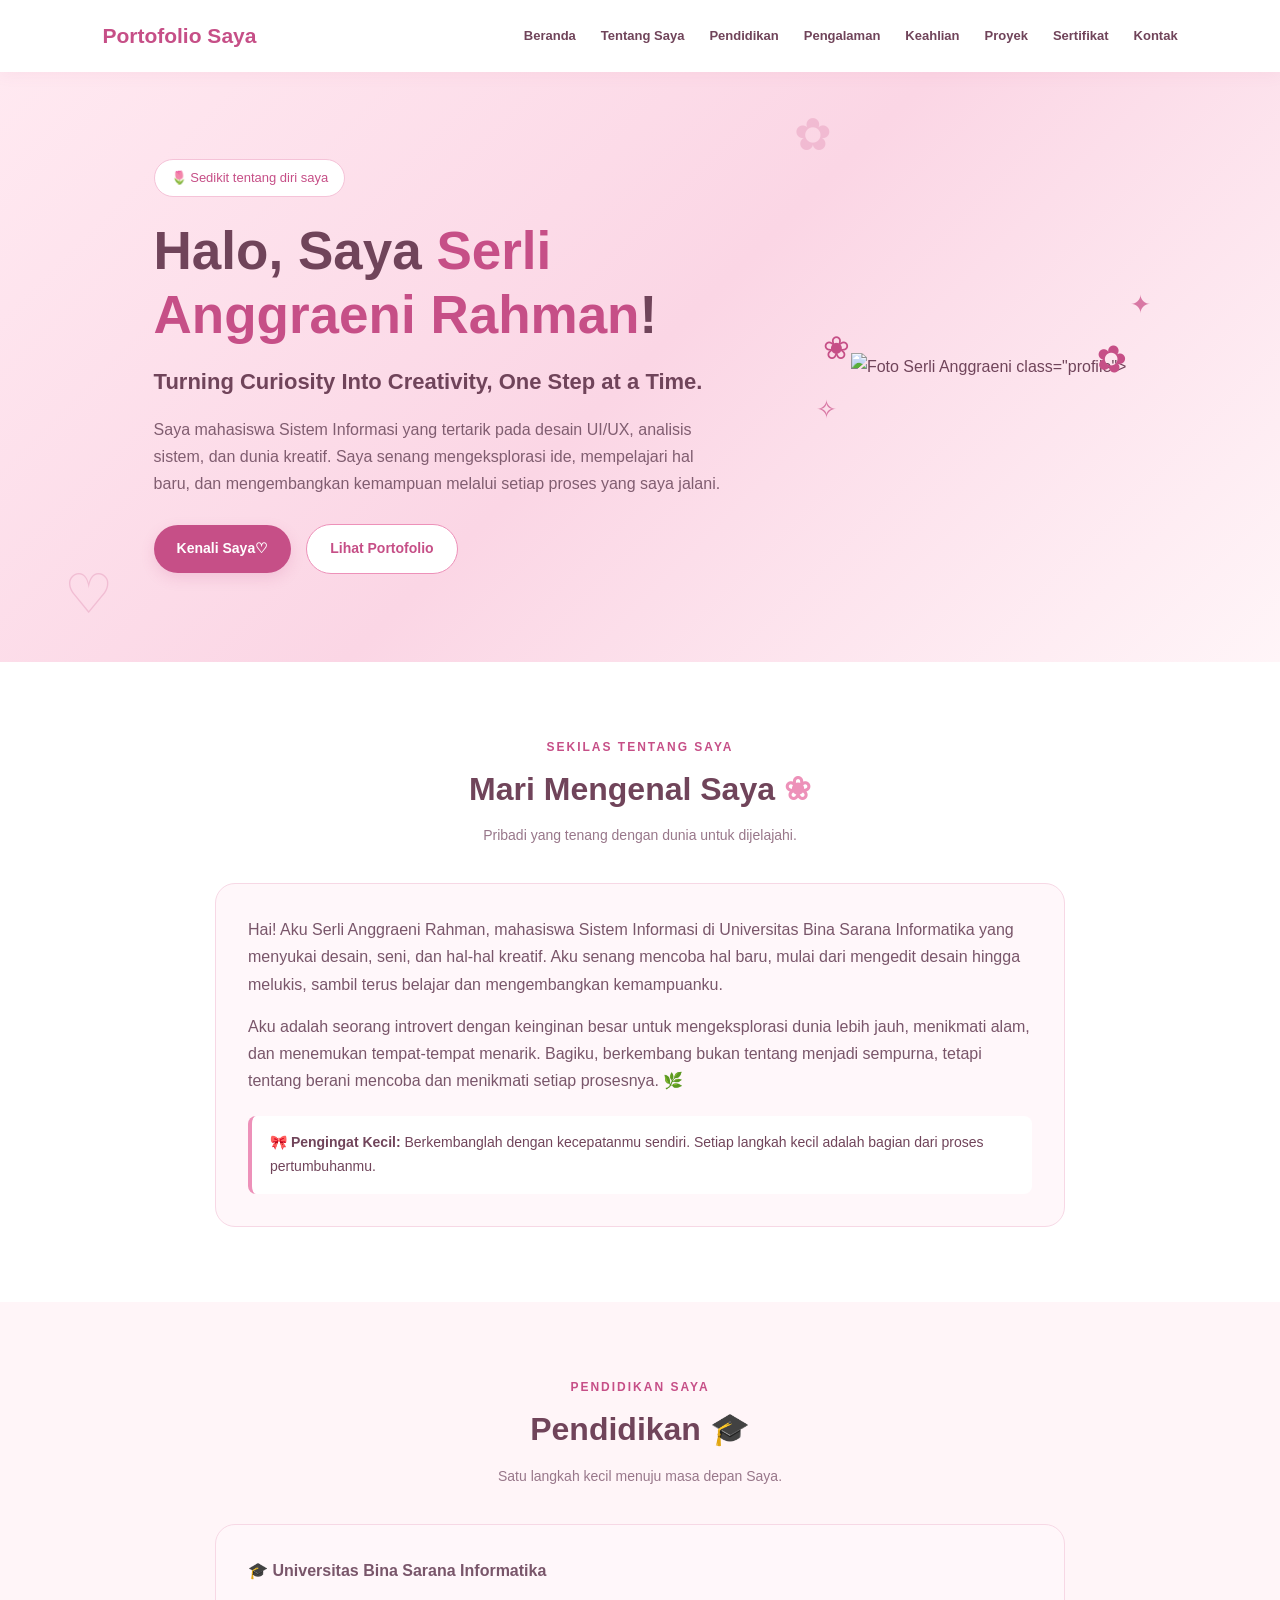
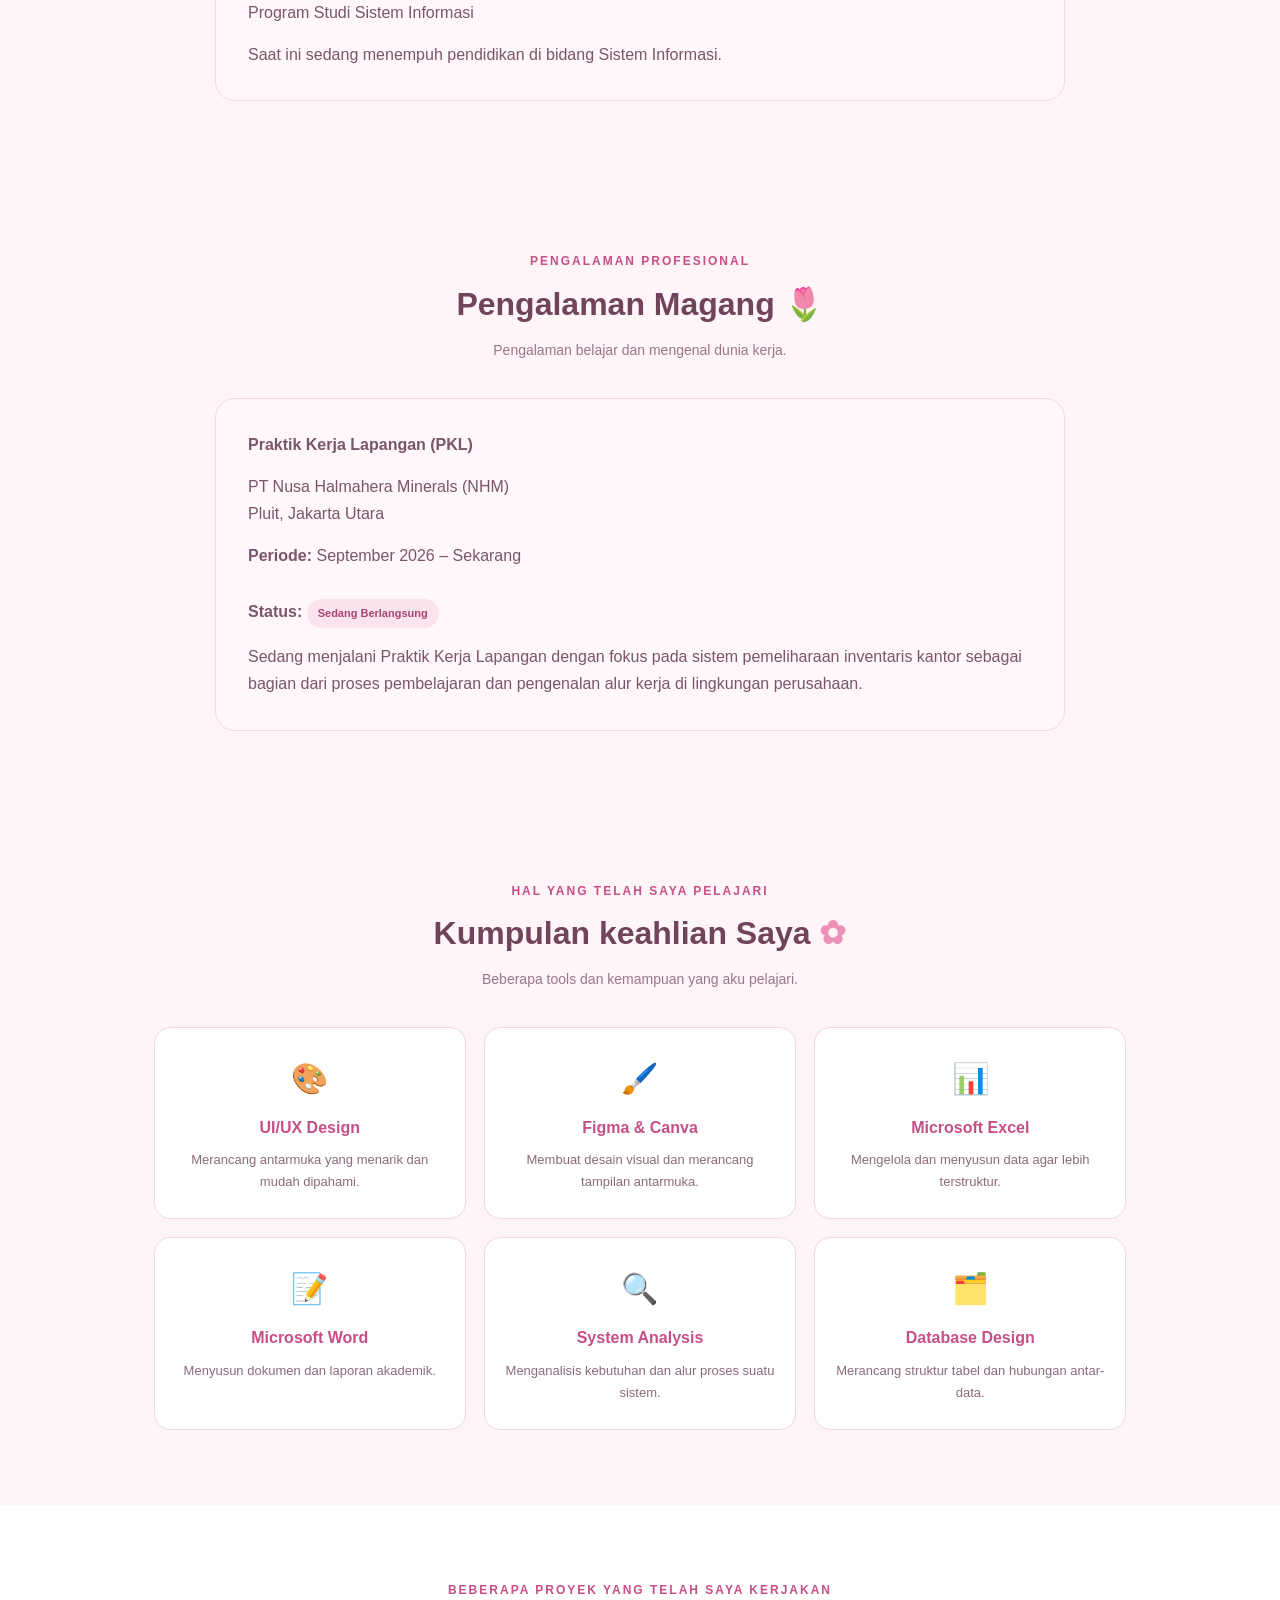
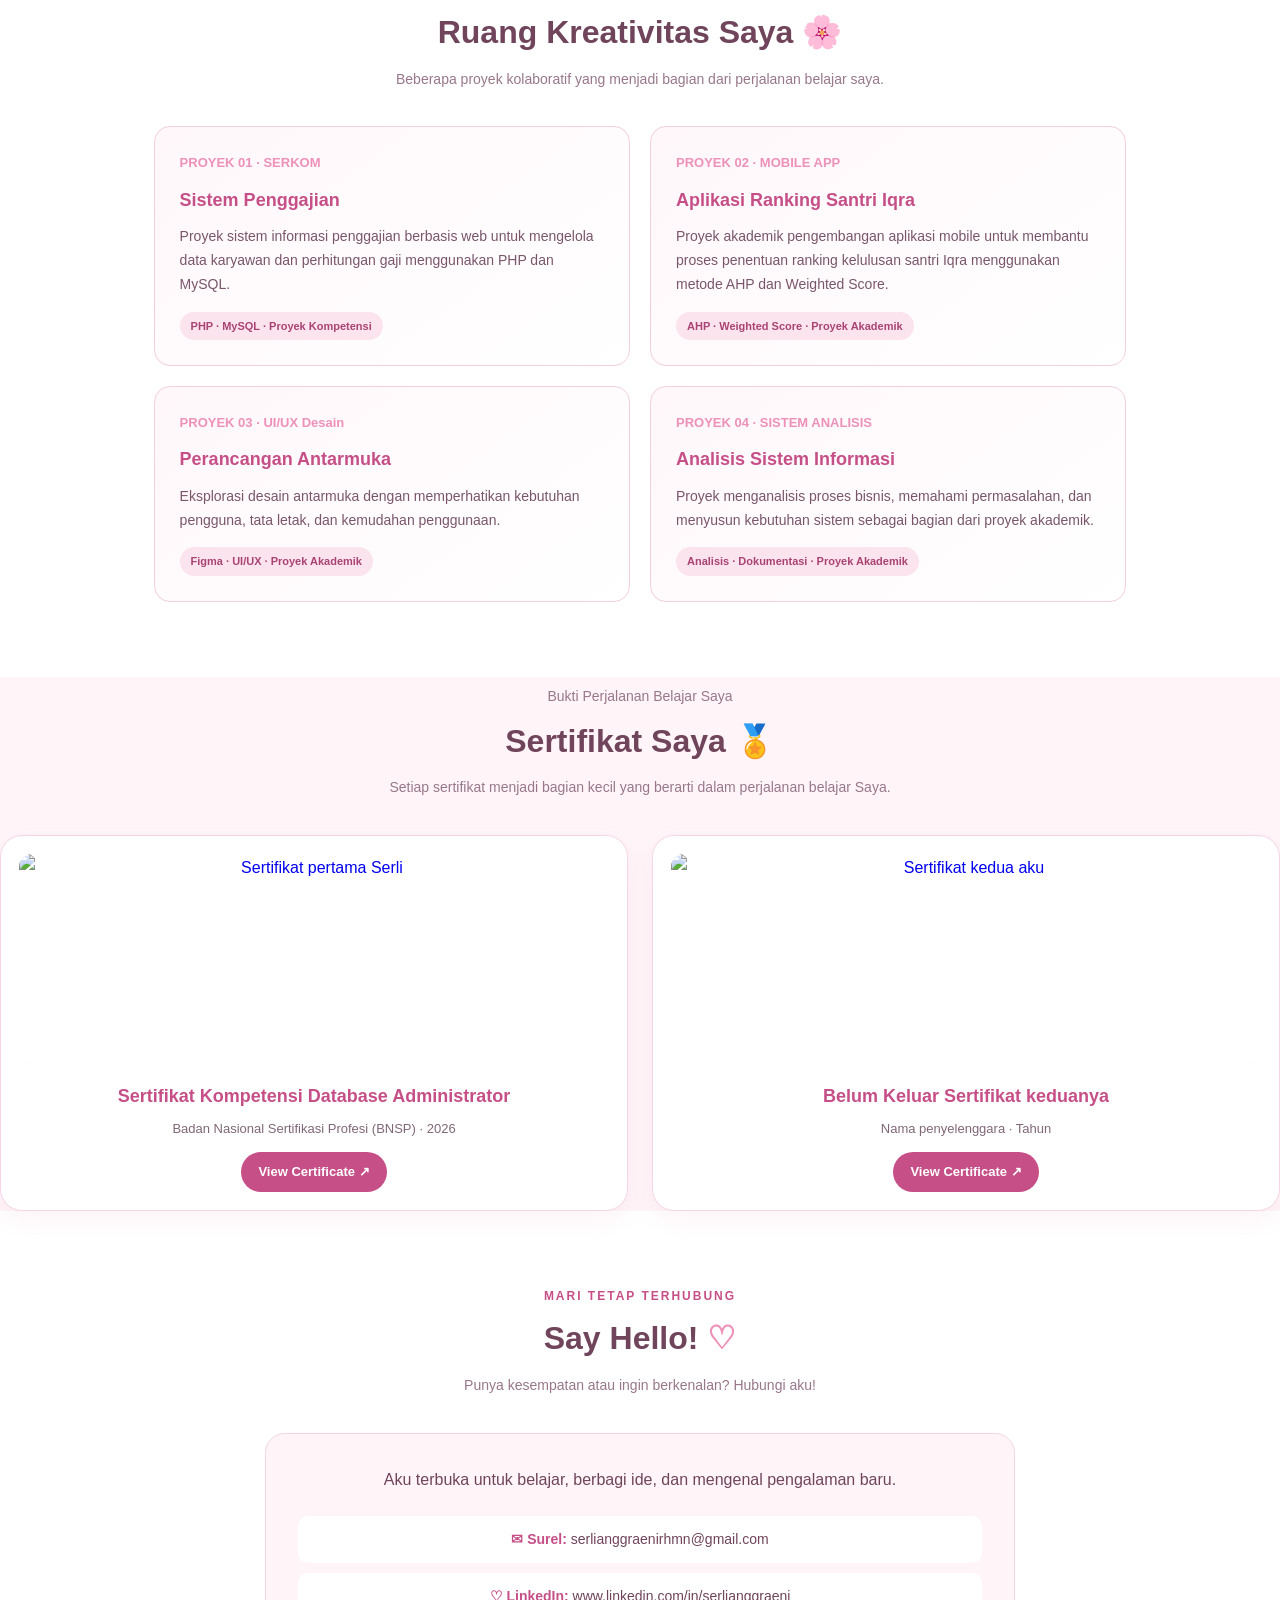
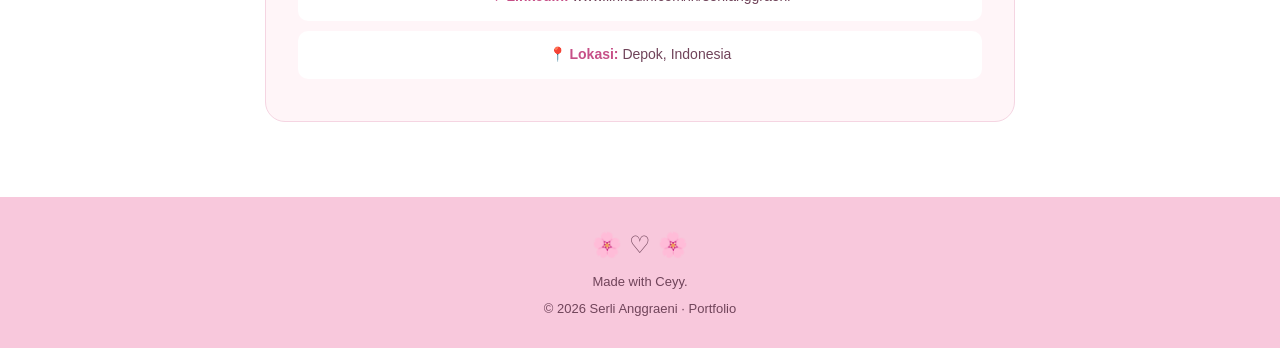
==== index.html @ 19275a7a "Update index.html" ====
<!DOCTYPE html>

<html lang="id">



<head>

    <meta charset="UTF-8">

    <meta name="viewport" content="width=device-width, initial-scale=1.0">



    <title>Serli Anggraeni | Personal Portfolio</title>



    <link rel="stylesheet" href="serli-portfolio-final/style.css">


</head>



<body>



    <!-- NAVIGASI -->

    <nav>

        <a href="#home" class="logo">Portofolio Saya<span></span></a>



        <div class="nav-menu">

            <a href="#home">Beranda</a>

            <a href="#about">Tentang Saya</a>

            <a href="#education">Pendidikan</a>

            <a href="#experience">Pengalaman</a>

            <a href="#skills">Keahlian</a>

            <a href="#project">Proyek</a>

            <a href="#certificates">Sertifikat</a>

            <a href="#contact">Kontak</a>

        </div>

    </nav>



    <!-- HALAMAN PEMBUKA -->

    <section id="home">



        <span class="decor decor-one">✿</span>

        <span class="decor decor-two">♡</span>



        <div class="hero-text">

            <div class="hello">

                🌷 Sedikit tentang diri saya

            </div>



            <h1>

                Halo, Saya <span>Serli Anggraeni Rahman</span>!

            </h1>



            <h2>

                Turning Curiosity Into Creativity,

                One Step at a Time.

            </h2>



            <p>

                Saya mahasiswa Sistem Informasi yang tertarik pada desain UI/UX,

                analisis sistem, dan dunia kreatif. Saya senang mengeksplorasi ide,

                mempelajari hal baru, dan mengembangkan kemampuan melalui

                setiap proses yang saya jalani.

            </p>



            <div class="hero-buttons">

                <a href="#about" class="button">

                    Kenali Saya♡

                </a>



                <a href="#project" class="button button-outline">

                    Lihat Portofolio

                </a>

            </div>

        </div>



        <div class="hero-photo">

            <span class="flower flower-one">✿</span>

            <span class="flower flower-two">❀</span>

            <span class="sparkle sparkle-one">✧</span>

            <span class="sparkle sparkle-two">✦</span>



            <img serli-portfolio-final/images/foto-profil.jpg 
                alt="Foto Serli Anggraeni">

                class="profile">

        </div>



    </section>



    <!-- TENTANG SAYA -->

    <section id="about" class="content">



        <div class="section-heading">

            <div class="eyebrow">Sekilas tentang Saya</div>

            <h2>Mari Mengenal Saya <span class="heading-flower">❀</span></h2>

            <p>Pribadi yang tenang dengan dunia untuk dijelajahi.</p>

        </div>



        <div class="about-box">

            <p>

                Hai! Aku Serli Anggraeni Rahman, mahasiswa Sistem Informasi

                di Universitas Bina Sarana Informatika yang menyukai desain, seni,

                dan hal-hal kreatif. Aku senang mencoba hal baru, mulai dari mengedit

                desain hingga melukis, sambil terus belajar dan mengembangkan kemampuanku.

            </p>



            <p>

                Aku adalah seorang introvert dengan keinginan besar untuk

                mengeksplorasi dunia lebih jauh, menikmati alam, dan menemukan

                tempat-tempat menarik. Bagiku, berkembang bukan tentang menjadi

                sempurna, tetapi tentang berani mencoba dan menikmati setiap prosesnya. 🌿

            </p>



            <div class="about-note">

                🎀 <strong>Pengingat Kecil:</strong>

                Berkembanglah dengan kecepatanmu sendiri. Setiap langkah kecil adalah bagian dari proses pertumbuhanmu.

            </div>

        </div>



    </section>



    <!-- PENDIDIKAN -->

    <section id="education" class="content">



        <div class="section-heading">

            <div class="eyebrow">Pendidikan Saya</div>

            <h2>

                Pendidikan

                <span class="heading-flower">🎓</span>

            </h2>

            <p>Satu langkah kecil menuju masa depan Saya.</p>

        </div>



        <div class="about-box">

            <p>

                🎓 <strong>Universitas Bina Sarana Informatika</strong>

            </p>



            <p>

                Program Studi Sistem Informasi

            </p>



            <p>

                Saat ini sedang menempuh pendidikan di bidang Sistem

                Informasi.

            </p>

        </div>



    </section>



    <!-- PENGALAMAN -->

    <section id="experience" class="content">



        <div class="section-heading">

            <div class="eyebrow">Pengalaman Profesional</div>

            <h2>

                Pengalaman Magang

                <span class="heading-flower">🌷</span>

            </h2>

            <p>Pengalaman belajar dan mengenal dunia kerja.</p>

        </div>

        <div class="about-box">



            <p>

                <strong>Praktik Kerja Lapangan (PKL)</strong>

            </p>



            <p>

                PT Nusa Halmahera Minerals (NHM)

                <br>

                Pluit, Jakarta Utara

            </p>



            <p>

                <strong>Periode:</strong> September 2026 – Sekarang

            </p>



            <p>

                <strong>Status:</strong>

                <span class="project-tag">Sedang Berlangsung</span>

            </p>



            <p>

                Sedang menjalani Praktik Kerja Lapangan dengan fokus

                pada sistem pemeliharaan inventaris kantor sebagai

                bagian dari proses pembelajaran dan pengenalan alur

                kerja di lingkungan perusahaan.

            </p>

        </div>

    </section>



    <!-- KEAHLIAN -->

    <section id="skills" class="content">



        <div class="section-heading">

            <div class="eyebrow">Hal yang telah Saya pelajari</div>

            <h2>Kumpulan keahlian Saya <span class="heading-flower">✿</span></h2>

            <p>Beberapa tools dan kemampuan yang aku pelajari.</p>

        </div>



        <div class="skills-grid">



            <div class="skill-card">

                <span class="skill-icon">🎨</span>

                <h3>UI/UX Design</h3>

                <p>Merancang antarmuka yang menarik dan mudah dipahami.</p>

            </div>



            <div class="skill-card">

                <span class="skill-icon">🖌️</span>

                <h3>Figma & Canva</h3>

                <p>Membuat desain visual dan merancang tampilan antarmuka.</p>

            </div>



            <div class="skill-card">

                <span class="skill-icon">📊</span>

                <h3>Microsoft Excel</h3>

                <p>Mengelola dan menyusun data agar lebih terstruktur.</p>

            </div>



            <div class="skill-card">

                <span class="skill-icon">📝</span>

                <h3>Microsoft Word</h3>

                <p>Menyusun dokumen dan laporan akademik.</p>

            </div>



            <div class="skill-card">

                <span class="skill-icon">🔍</span>

                <h3>System Analysis</h3>

                <p>Menganalisis kebutuhan dan alur proses suatu sistem.</p>

            </div>



            <div class="skill-card">

                <span class="skill-icon">🗂️</span>

                <h3>Database Design</h3>

                <p>Merancang struktur tabel dan hubungan antar-data.</p>

            </div>

        </div>

    </section>



    <!-- PROYEK -->

    <section id="project" class="content">



        <div class="section-heading">

            <div class="eyebrow">Beberapa Proyek yang telah Saya Kerjakan</div>

            <h2>Ruang Kreativitas Saya <span class="heading-flower">🌸</span></h2>

            <p>Beberapa proyek kolaboratif yang menjadi bagian dari perjalanan belajar saya.</p>

        </div>



        <div class="project-grid">



            <div class="project-card">

                <div class="project-number">PROYEK 01 · SERKOM</div>

                <h3>Sistem Penggajian</h3>

                <p>

                    Proyek sistem informasi penggajian berbasis web untuk mengelola data

                    karyawan dan perhitungan gaji menggunakan

                    PHP dan MySQL.

                </p>

                <span class="project-tag">PHP · MySQL · Proyek Kompetensi</span>

            </div>



            <div class="project-card">

                <div class="project-number">PROYEK 02 · MOBILE APP</div>

                <h3>Aplikasi Ranking Santri Iqra</h3>

                <p>

                    Proyek akademik pengembangan aplikasi mobile untuk membantu proses

                    penentuan ranking kelulusan santri Iqra

                    menggunakan metode AHP dan Weighted Score.

                </p>

                <span class="project-tag">AHP · Weighted Score · Proyek Akademik</span>

            </div>



            <div class="project-card">

                <div class="project-number">PROYEK 03 · UI/UX Desain</div>

                <h3>Perancangan Antarmuka</h3>

                <p>

                    Eksplorasi desain antarmuka dengan memperhatikan

                    kebutuhan pengguna, tata letak, dan kemudahan

                    penggunaan.

                </p>

                <span class="project-tag">Figma · UI/UX · Proyek Akademik</span>

            </div>



            <div class="project-card">

                <div class="project-number">PROYEK 04 · SISTEM ANALISIS</div>

                <h3>Analisis Sistem Informasi</h3>

                <p>

                    Proyek menganalisis proses bisnis, memahami

                    permasalahan, dan menyusun kebutuhan sistem

                    sebagai bagian dari proyek akademik.

                </p>

                <span class="project-tag">Analisis · Dokumentasi · Proyek Akademik</span>

            </div>



        </div>

    </section>



    <!-- CERTIFICATES -->

    <section class="certificates" id="certificates">

        <div class="section-heading">

            <p class="section-subtitle">Bukti Perjalanan Belajar Saya</p>

            <h2>Sertifikat Saya 🏅</h2>

            <p>

                Setiap sertifikat menjadi bagian kecil yang berarti dalam perjalanan belajar Saya.

            </p>

        </div>



        <div class="certificate-grid">



            <!-- CERTIFICATE 1 -->

            <div class="certificate-card">

                <a

                    class="certificate-image-link"

                    href="certificates/sertifikat-1.jpg"

                    target="_blank"

                    rel="noopener noreferrer">

                    <img

                        src="certificates/sertifikat-1.jpg"

                        alt="Sertifikat pertama Serli"

                        loading="lazy">

                </a>



                <h3>Sertifikat Kompetensi Database Administrator</h3>

                <p>Badan Nasional Sertifikasi Profesi (BNSP) · 2026</p>



                <a

                    class="certificate-link"

                    href="certificates/sertifikat-1.jpg"

                    target="_blank"

                    rel="noopener noreferrer">

                    View Certificate ↗

                </a>

            </div>



            <!-- CERTIFICATE 2 -->

            <div class="certificate-card">

                <a

                    class="certificate-image-link"

                    href="certificates/sertifikat-2.jpg"

                    target="_blank"

                    rel="noopener noreferrer">

                    <img

                        src="certificates/sertifikat-2.jpg"

                        alt="Sertifikat kedua aku"

                        loading="lazy">

                </a>



                <h3>Belum Keluar Sertifikat keduanya</h3>

                <p>Nama penyelenggara · Tahun</p>



                <a

                    class="certificate-link"

                    href="certificates/sertifikat-2.jpg"

                    target="_blank"

                    rel="noopener noreferrer">

                    View Certificate ↗

                </a>

            </div>



        </div>

    </section>



    <!-- KONTAK -->

    <section id="contact" class="content">



        <div class="section-heading">

            <div class="eyebrow">Mari tetap terhubung</div>

            <h2>Say Hello! <span class="heading-flower">♡</span></h2>

            <p>Punya kesempatan atau ingin berkenalan? Hubungi aku!</p>

        </div>



        <div class="contact-box">



            <p>

                Aku terbuka untuk belajar, berbagi ide,

                dan mengenal pengalaman baru.

            </p>



            <div class="contact-item">

                <strong>✉ Surel:</strong>

                <a href="mailto:serlianggraenirhmn@gmail.com">

                    serlianggraenirhmn@gmail.com

                </a>

            </div>



            <div class="contact-item">

                <strong>♡ LinkedIn:</strong>

                <a href="https://www.linkedin.com/" target="_blank">

                www.linkedin.com/in/serlianggraeni

                </a>

            </div>



            <div class="contact-item">

                <strong>📍 Lokasi:</strong>

                Depok, Indonesia

            </div>



        </div>



    </section>



    <!-- FOOTER -->

    <footer>

        <div class="footer-flower">🌸 ♡ 🌸</div>

        <p>Made with Ceyy.</p>

        <p>&copy; 2026 Serli Anggraeni · Portfolio</p>

    </footer>



</body>



</html>
---- serli-portfolio-final/style.css ----
* {

            margin: 0;

            padding: 0;

            box-sizing: border-box;

            scroll-behavior: smooth;

        }



        :root {

            --pink-light: #fff5f8;

            --pink-soft: #fbd6e5;

            --pink-medium: #ed91b9;

            --pink-dark: #c64f87;

            --pink-text: #70445a;

            --white: #ffffff;

        }



        body {

            font-family: Arial, sans-serif;

            background: var(--pink-light);

            color: var(--pink-text);

            line-height: 1.7;

        }



        a {

            text-decoration: none;

        }



        /* NAVBAR */

        nav {

            display: flex;

            align-items: center;

            justify-content: space-between;

            padding: 18px 8%;

            background: rgba(255, 255, 255, 0.96);

            position: sticky;

            top: 0;

            z-index: 10;

            box-shadow: 0 3px 15px #c64f8710;

        }



        .logo {

            color: var(--pink-dark);

            font-size: 21px;

            font-weight: bold;

        }



        .logo span {

            color: var(--pink-medium);

        }



        .nav-menu {

            display: flex;

            flex-wrap: wrap;

            gap: 25px;

        }



        .nav-menu a {

            color: var(--pink-text);

            font-size: 13px;

            font-weight: bold;

            transition: 0.3s;

        }



        .nav-menu a:hover {

            color: var(--pink-dark);

        }



        /* HERO */

        #home {

            min-height: 590px;

            padding: 80px 12%;

            display: flex;

            align-items: center;

            justify-content: space-between;

            gap: 55px;

            position: relative;

            overflow: hidden;

            background: linear-gradient(135deg,

                    #ffe9f1,

                    #fbd6e5,

                    #fff5f8);

        }



        .hero-text {

            max-width: 650px;

            position: relative;

            z-index: 1;

        }



        .hello {

            display: inline-block;

            background: white;

            color: var(--pink-dark);

            border: 1px solid #f5c3d8;

            border-radius: 30px;

            padding: 7px 16px;

            margin-bottom: 22px;

            font-size: 13px;

        }



        .hero-text h1 {

            font-size: 53px;

            line-height: 1.2;

            margin-bottom: 18px;

            color: var(--pink-text);

        }



        .hero-text h1 span {

            color: var(--pink-dark);

        }



        .hero-text h2 {

            font-size: 22px;

            line-height: 1.5;

            margin-bottom: 18px;

        }



        .hero-text p {

            max-width: 580px;

            margin-bottom: 27px;

            color: #805d70;

        }



        .hero-buttons {

            display: flex;

            align-items: center;

            flex-wrap: wrap;

            gap: 15px;

        }



        .button {

            display: inline-block;

            padding: 12px 23px;

            border-radius: 30px;

            background: var(--pink-dark);

            color: white;

            font-weight: bold;

            font-size: 14px;

            box-shadow: 0 5px 14px #c64f872b;

            transition: 0.3s;

        }



        .button:hover {

            background: #a83c70;

            transform: translateY(-2px);

        }



        .button-outline {

            background: white;

            color: var(--pink-dark);

            border: 1px solid #ed91b9;

            box-shadow: none;

        }



        .button-outline:hover {

            color: white;

        }



        /* FOTO */

        .hero-photo {

            position: relative;

            flex-shrink: 0;

        }



        .profile {

            width: 260px;

            height: 260px;

            object-fit: cover;

            border-radius: 50%;

            border: 7px solid white;

            outline: 3px solid var(--pink-medium);

            box-shadow: 0 12px 35px #c64f8725;

            position: relative;

            z-index: 1;

        }



        .flower {

            position: absolute;

            color: var(--pink-dark);

            font-size: 37px;

            z-index: 2;

        }



        .flower-one {

            top: -25px;

            right: 0;

            transform: rotate(15deg);

        }



        .flower-two {

            bottom: 5px;

            left: -28px;

            font-size: 32px;

        }



        .sparkle {

            position: absolute;

            color: #d878a4;

            font-size: 25px;

        }



        .sparkle-one {

            top: 35px;

            left: -35px;

        }



        .sparkle-two {

            right: -25px;

            bottom: 55px;

        }



        .decor {

            position: absolute;

            color: #e9a4c2;

            opacity: 0.55;

            pointer-events: none;

        }



        .decor-one {

            top: 25px;

            right: 35%;

            font-size: 45px;

        }



        .decor-two {

            bottom: 20px;

            left: 5%;

            font-size: 55px;

        }



        /* BAGIAN UMUM */

        section.content {

            padding: 75px 12%;

            scroll-margin-top: 70px;

        }



        .section-heading {

            text-align: center;

            margin-bottom: 35px;

        }



        .section-heading .eyebrow {

            font-size: 12px;

            font-weight: bold;

            color: var(--pink-dark);

            text-transform: uppercase;

            letter-spacing: 2px;

        }



        .section-heading h2 {

            font-size: 32px;

            margin-top: 5px;

            color: var(--pink-text);

        }



        .section-heading p {

            margin-top: 8px;

            color: #98778a;

            font-size: 14px;

        }



        .heading-flower {

            color: var(--pink-medium);

        }



        /* ABOUT */

        #about {

            background: white;

        }



        .about-box {

            max-width: 850px;

            margin: auto;

            padding: 32px;

            background: #fff7fa;

            border: 1px solid #f7d8e5;

            border-radius: 20px;

            position: relative;

        }



        .about-box p {

            margin-bottom: 15px;

            color: #79566a;

        }



        .about-box p:last-child {

            margin-bottom: 0;

        }



        .about-note {

            margin-top: 22px;

            padding: 15px 18px;

            background: white;

            border-left: 4px solid var(--pink-medium);

            border-radius: 8px;

            color: var(--pink-text);

            font-size: 14px;

        }



        /* SKILLS */

        #skills {

            background: var(--pink-light);

        }



        .skills-grid {

            display: grid;

            grid-template-columns: repeat(3, 1fr);

            gap: 18px;

        }



        .skill-card {

            background: white;

            padding: 25px 20px;

            border: 1px solid #f5d5e2;

            border-radius: 16px;

            text-align: center;

            transition: 0.3s;

        }



        .skill-card:hover {

            transform: translateY(-5px);

            box-shadow: 0 10px 22px #c64f8715;

        }



        .skill-icon {

            display: inline-block;

            font-size: 30px;

            margin-bottom: 10px;

        }



        .skill-card h3 {

            color: var(--pink-dark);

            font-size: 16px;

            margin-bottom: 8px;

        }



        .skill-card p {

            font-size: 13px;

            color: #8b6a7c;

        }



        /* PROJECT */

        #project {

            background: white;

        }



        .project-grid {

            display: grid;

            grid-template-columns: repeat(2, 1fr);

            gap: 20px;

        }



        .project-card {

            padding: 25px;

            border-radius: 16px;

            border: 1px solid #f3cfdf;

            background: linear-gradient(145deg, #fff7fa, #ffffff);

            transition: 0.3s;

        }



        .project-card:hover {

            border-color: var(--pink-medium);

            box-shadow: 0 8px 22px #c64f8712;

        }



        .project-number {

            color: var(--pink-medium);

            font-size: 13px;

            font-weight: bold;

        }



        .project-card h3 {

            color: var(--pink-dark);

            margin: 10px 0;

            font-size: 18px;

        }



        .project-card p {

            font-size: 14px;

            color: #79566a;

        }



        .project-tag {

            display: inline-block;

            margin-top: 15px;

            padding: 5px 11px;

            border-radius: 20px;

            background: #fce4ee;

            color: #a94373;

            font-size: 11px;

            font-weight: bold;

        }



        /* SERTIFIKAT */

        .certificates {

            background: var(--pink-light);

        }



        .certificate-grid {

            display: grid;

            grid-template-columns: repeat(auto-fit, minmax(250px, 1fr));

            gap: 24px;

        }



        .certificate-card {

            padding: 18px;

            background: white;

            border: 1px solid #f6d5e5;

            border-radius: 22px;

            text-align: center;

            box-shadow: 0 8px 24px rgba(214, 105, 157, 0.08);

            transition: transform 0.25s;

        }



        .certificate-card:hover {

            transform: translateY(-5px);

        }



        .certificate-image-link {

            display: block;

            overflow: hidden;

            border-radius: 13px;

            background: #fff8fb;

        }



        .certificate-card img {

            display: block;

            width: 100%;

            height: 210px;

            object-fit: contain;

            background: white;

            transition: transform 0.3s;

        }



        .certificate-image-link:hover img {

            transform: scale(1.03);

        }



        .certificate-card h3 {

            color: var(--pink-dark);

            font-size: 18px;

            margin: 17px 0 6px;

        }



        .certificate-card p {

            color: #806777;

            font-size: 13px;

            margin-bottom: 12px;

        }



        .certificate-link {

            display: inline-block;

            padding: 9px 17px;

            border-radius: 24px;

            background: var(--pink-dark);

            color: white;

            font-size: 13px;

            font-weight: 700;

            transition: background 0.2s;

        }



        .certificate-link:hover {

            background: var(--pink-dark);

        }



        /* CONTACT */

        #contact {

            background: white;

        }



        .contact-box {

            max-width: 750px;

            margin: auto;

            padding: 32px;

            border-radius: 20px;

            text-align: center;

            background: #fff5f8;

            border: 1px solid #f5d5e2;

        }



        .contact-box>p {

            margin-bottom: 23px;

        }



        .contact-item {

            padding: 12px;

            margin: 10px 0;

            background: white;

            border-radius: 10px;

            font-size: 14px;

        }



        .contact-item strong {

            color: var(--pink-dark);

        }



        .contact-item a {

            color: var(--pink-text);

            overflow-wrap: anywhere;

        }



        /* FOOTER */

        footer {

            padding: 28px 15px;

            text-align: center;

            background: #f8c8dc;

            color: var(--pink-text);

            font-size: 13px;

        }



        footer .footer-flower {

            font-size: 24px;

            margin-bottom: 5px;

        }



        footer p+p {

            margin-top: 5px;

        }



        /* TAMPILAN HP */

        @media (max-width: 800px) {

            nav {

                flex-direction: column;

                gap: 14px;

                padding: 17px 12px;

            }



            .nav-menu {

                justify-content: center;

                gap: 13px;

            }



            .nav-menu a {

                font-size: 12px;

            }



            #home {

                flex-direction: column-reverse;

                text-align: center;

                padding: 55px 7%;

                gap: 35px;

            }



            .hero-text h1 {

                font-size: 38px;

            }



            .hero-text h2 {

                font-size: 19px;

            }



            .hero-buttons {

                justify-content: center;

            }



            .profile {

                width: 205px;

                height: 205px;

            }



            .decor-one {

                right: 10%;

            }



            section.content {

                padding: 55px 7%;

            }



            .skills-grid {

                grid-template-columns: repeat(2, 1fr);

            }



            .project-grid {

                grid-template-columns: 1fr;

            }



            .section-heading h2 {

                font-size: 27px;

            }

        }



        @media (max-width: 420px) {

            .skills-grid {

                grid-template-columns: 1fr;

            }



            .about-box,

            .contact-box {

                padding: 22px;

            }

        }
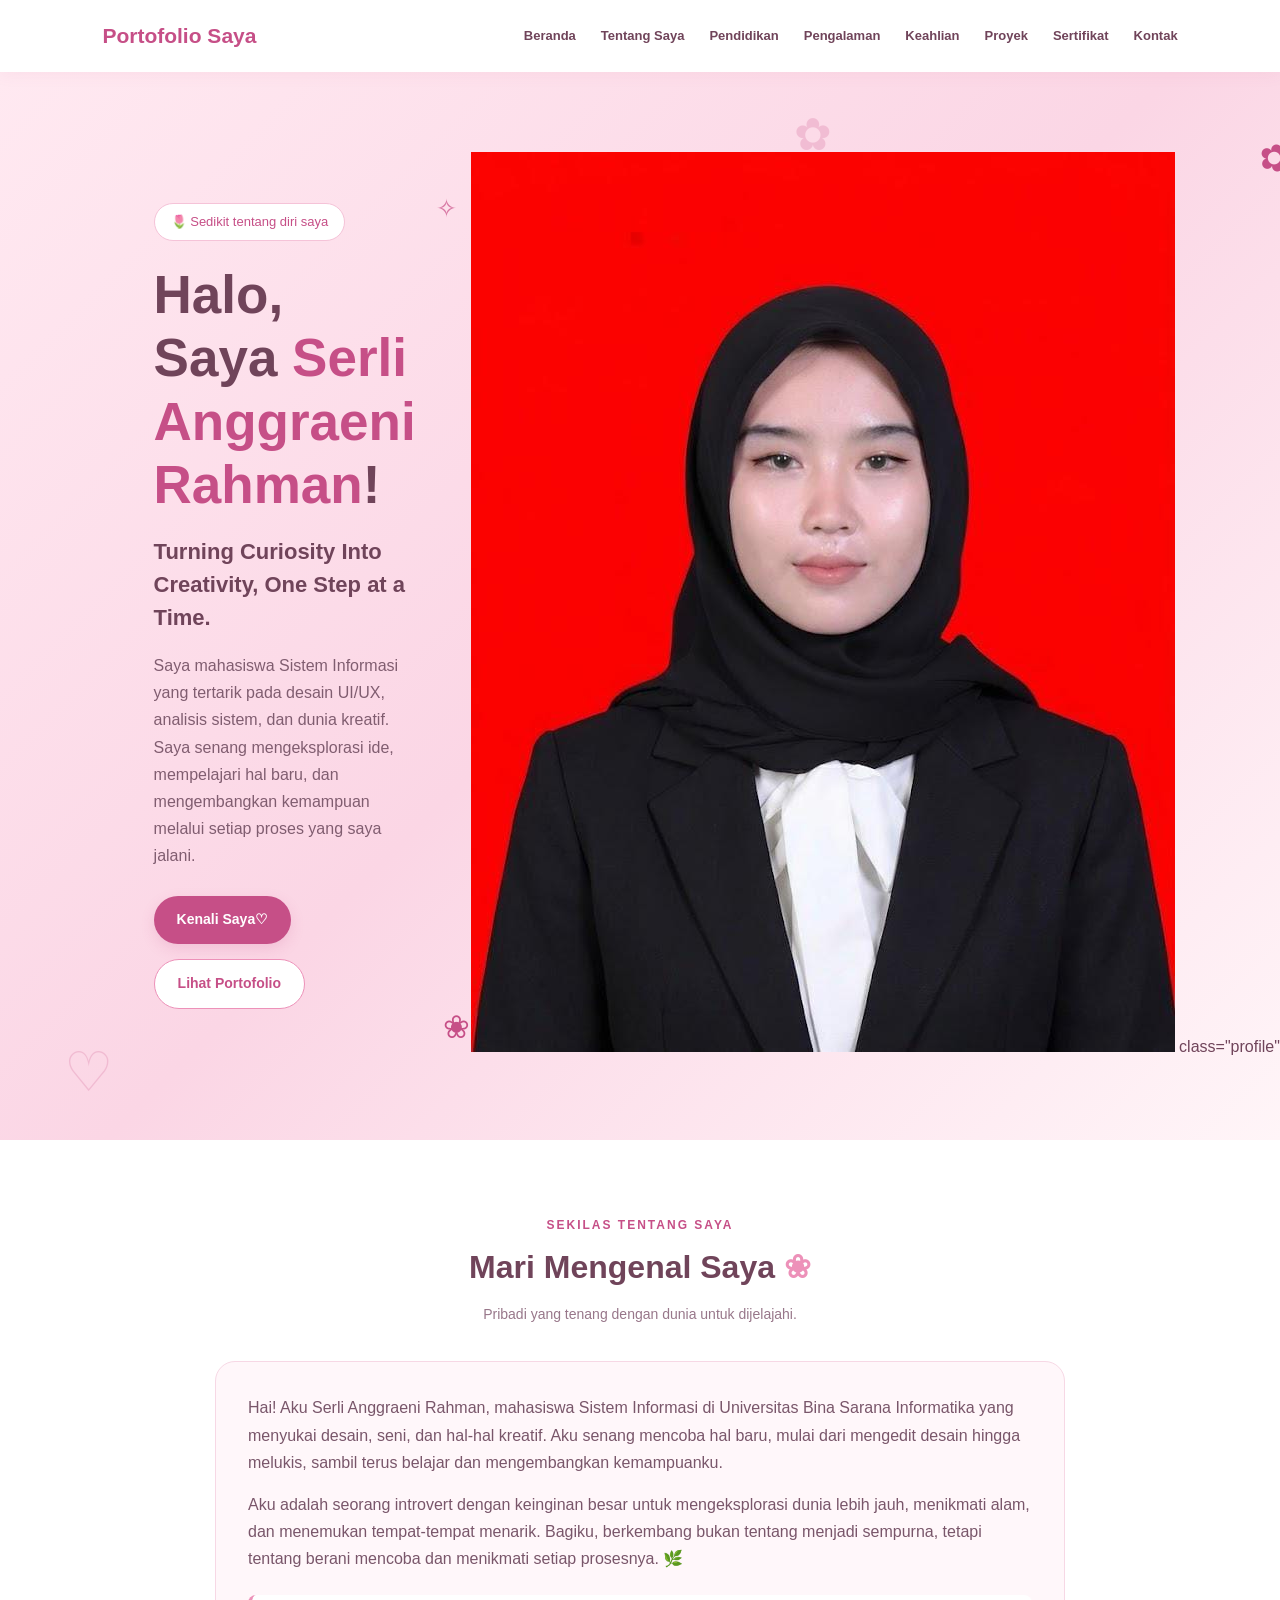
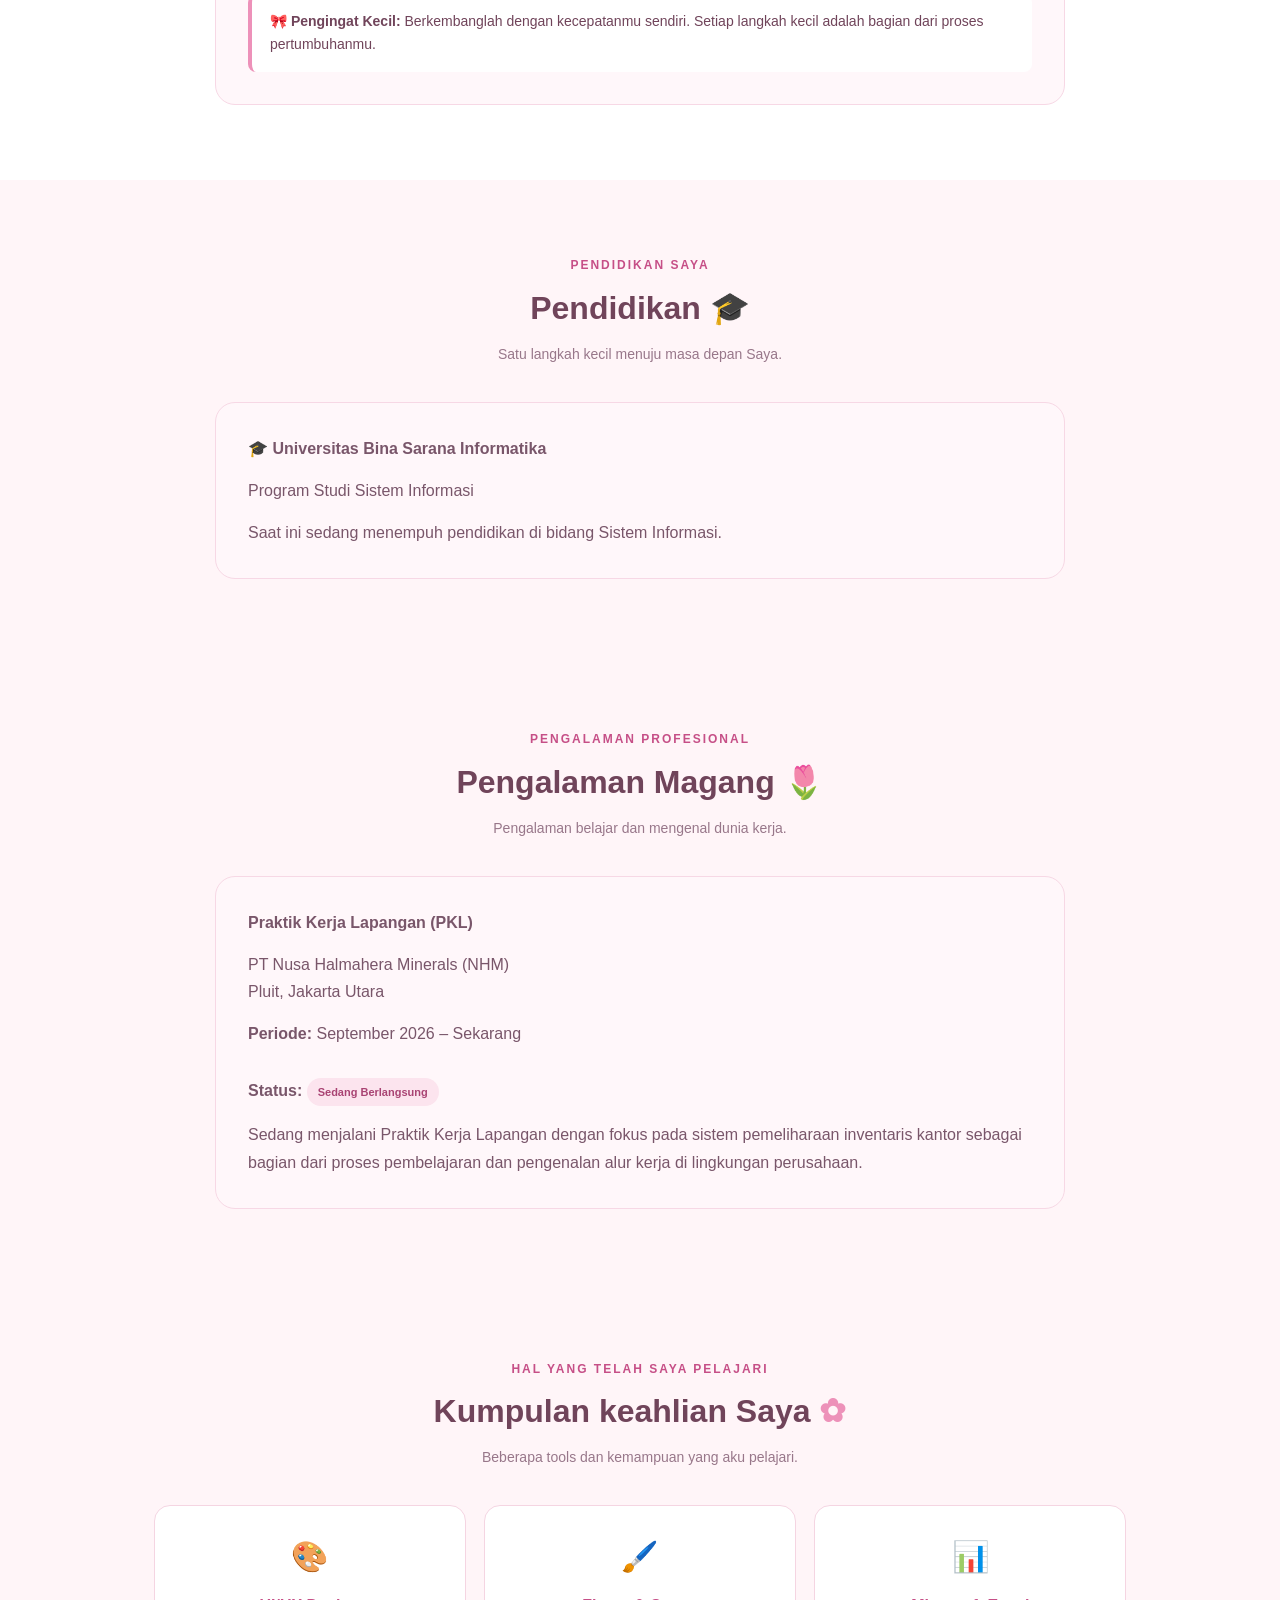
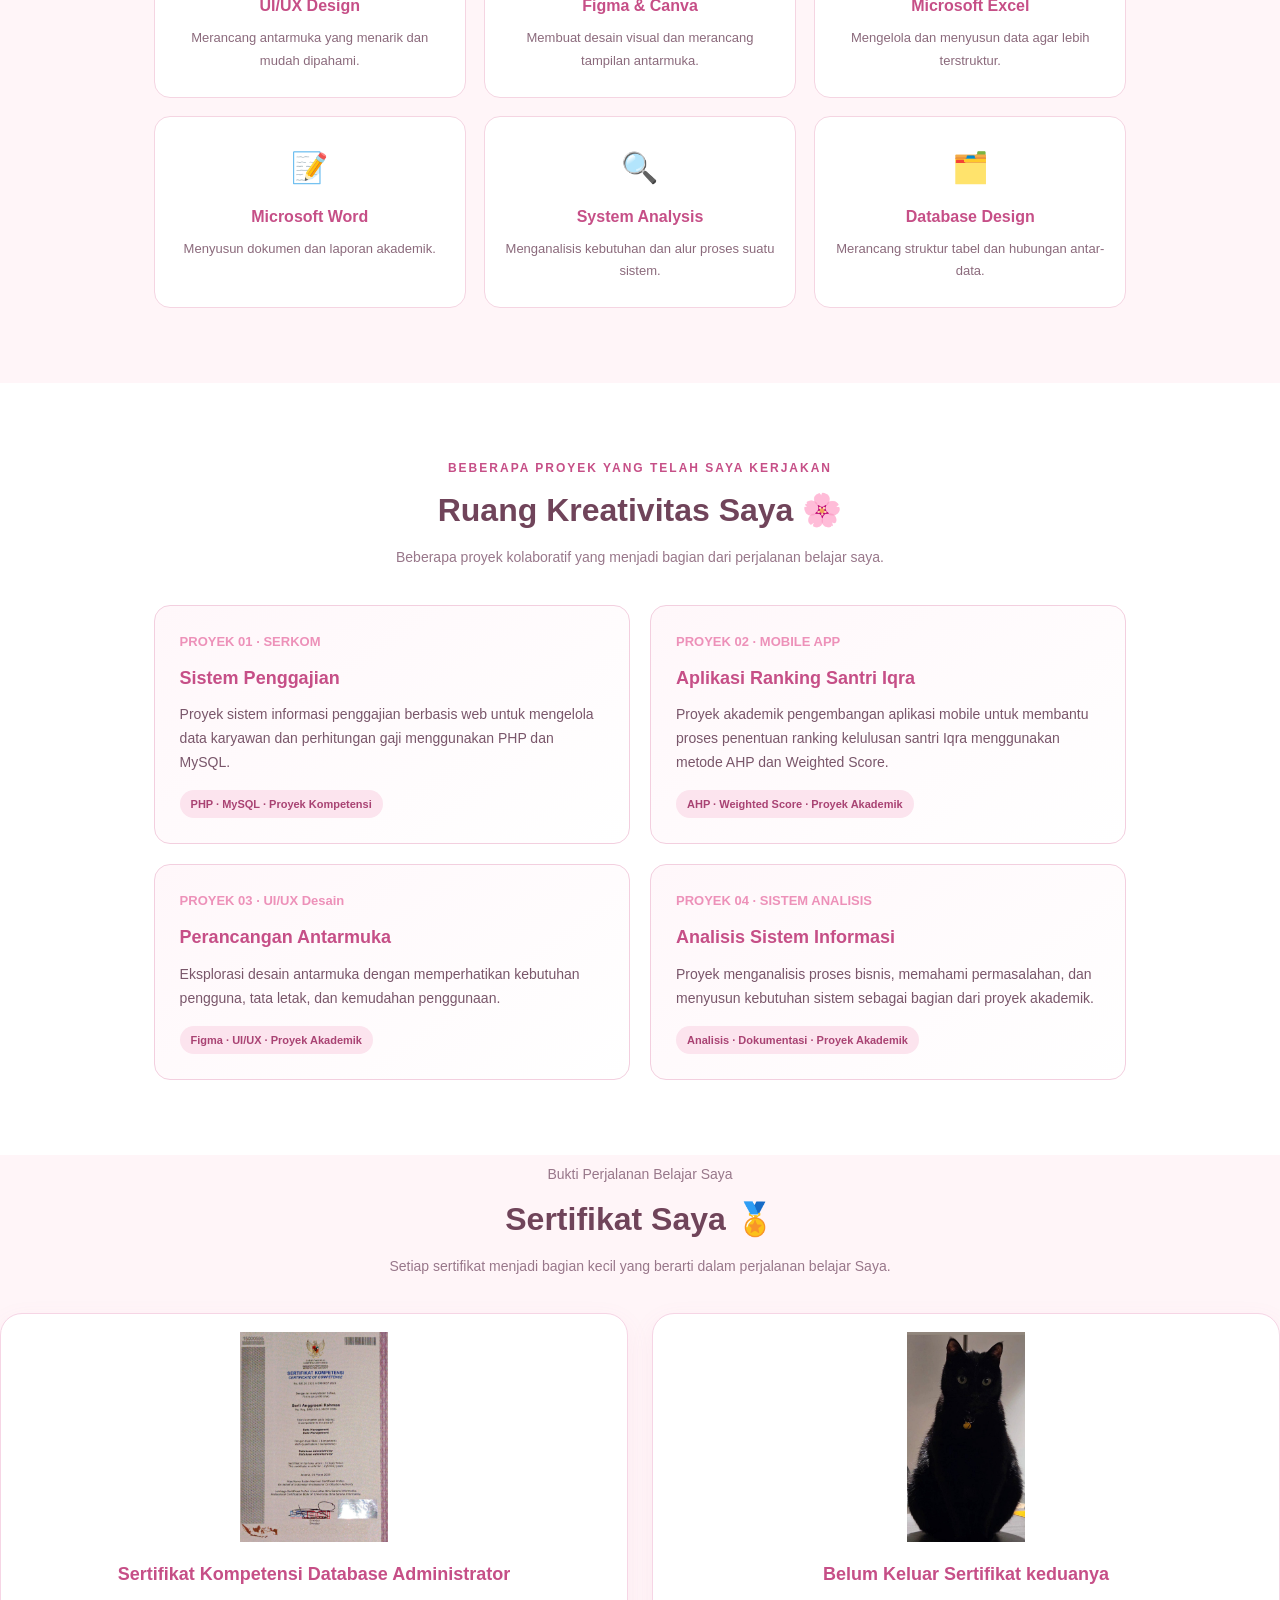
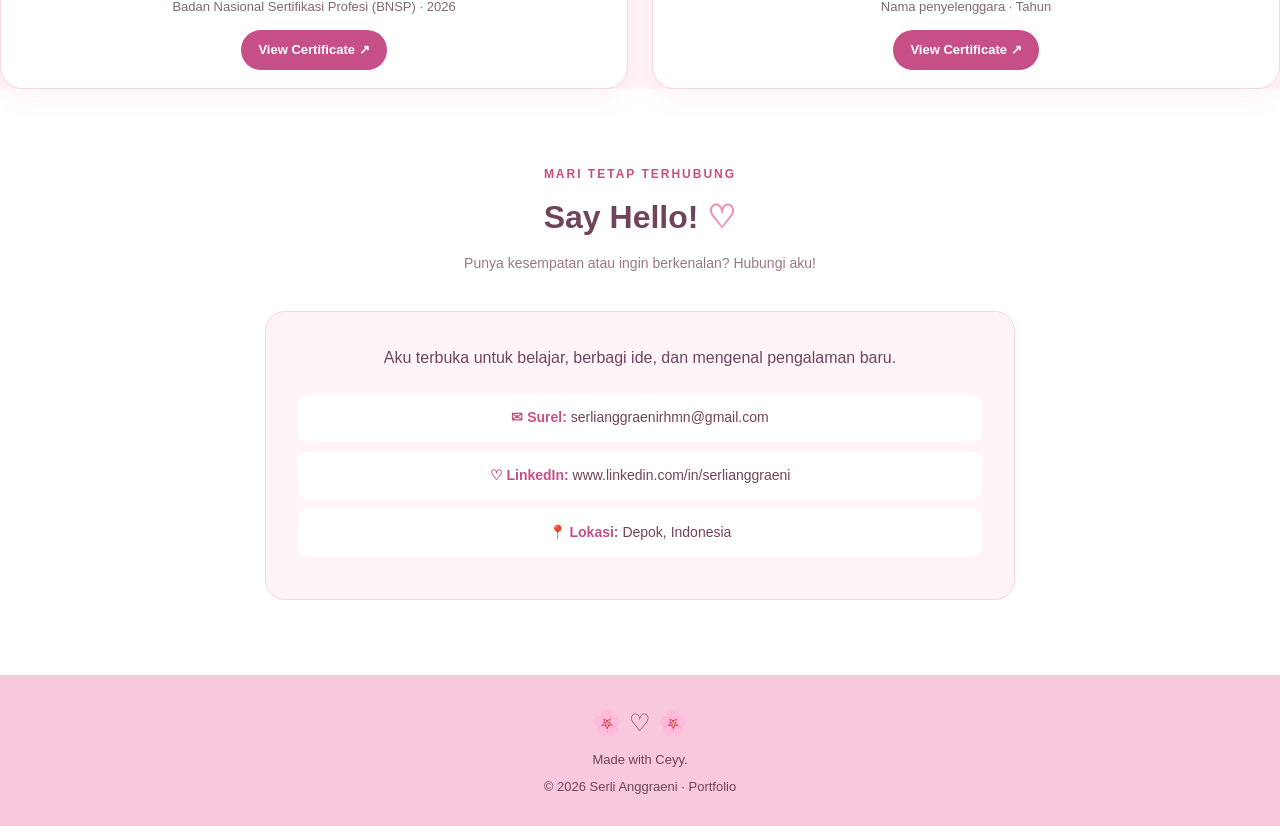
==== commit 57be9215: "Update index.html" ====
--- a/index.html
+++ b/index.html
@@ -147,7 +147,8 @@
 
 
 
-            <img serli-portfolio-final/images/foto-profil.jpg 
+            <img 
+                src= "serli-portfolio-final/images/foto-profil.jpg" 
                 alt="Foto Serli Anggraeni">
 
                 class="profile">
@@ -618,7 +619,7 @@
 
                     <img
 
-                        src="certificates/sertifikat-1.jpg"
+                        src="serli-portfolio-final/certificates/sertifikat-1.jpg"
 
                         alt="Sertifikat pertama Serli"
 
@@ -668,7 +669,7 @@
 
                     <img
 
-                        src="certificates/sertifikat-2.jpg"
+                        src="serli-portfolio-final/certificates/sertifikat-2.jpg"
 
                         alt="Sertifikat kedua aku"
 
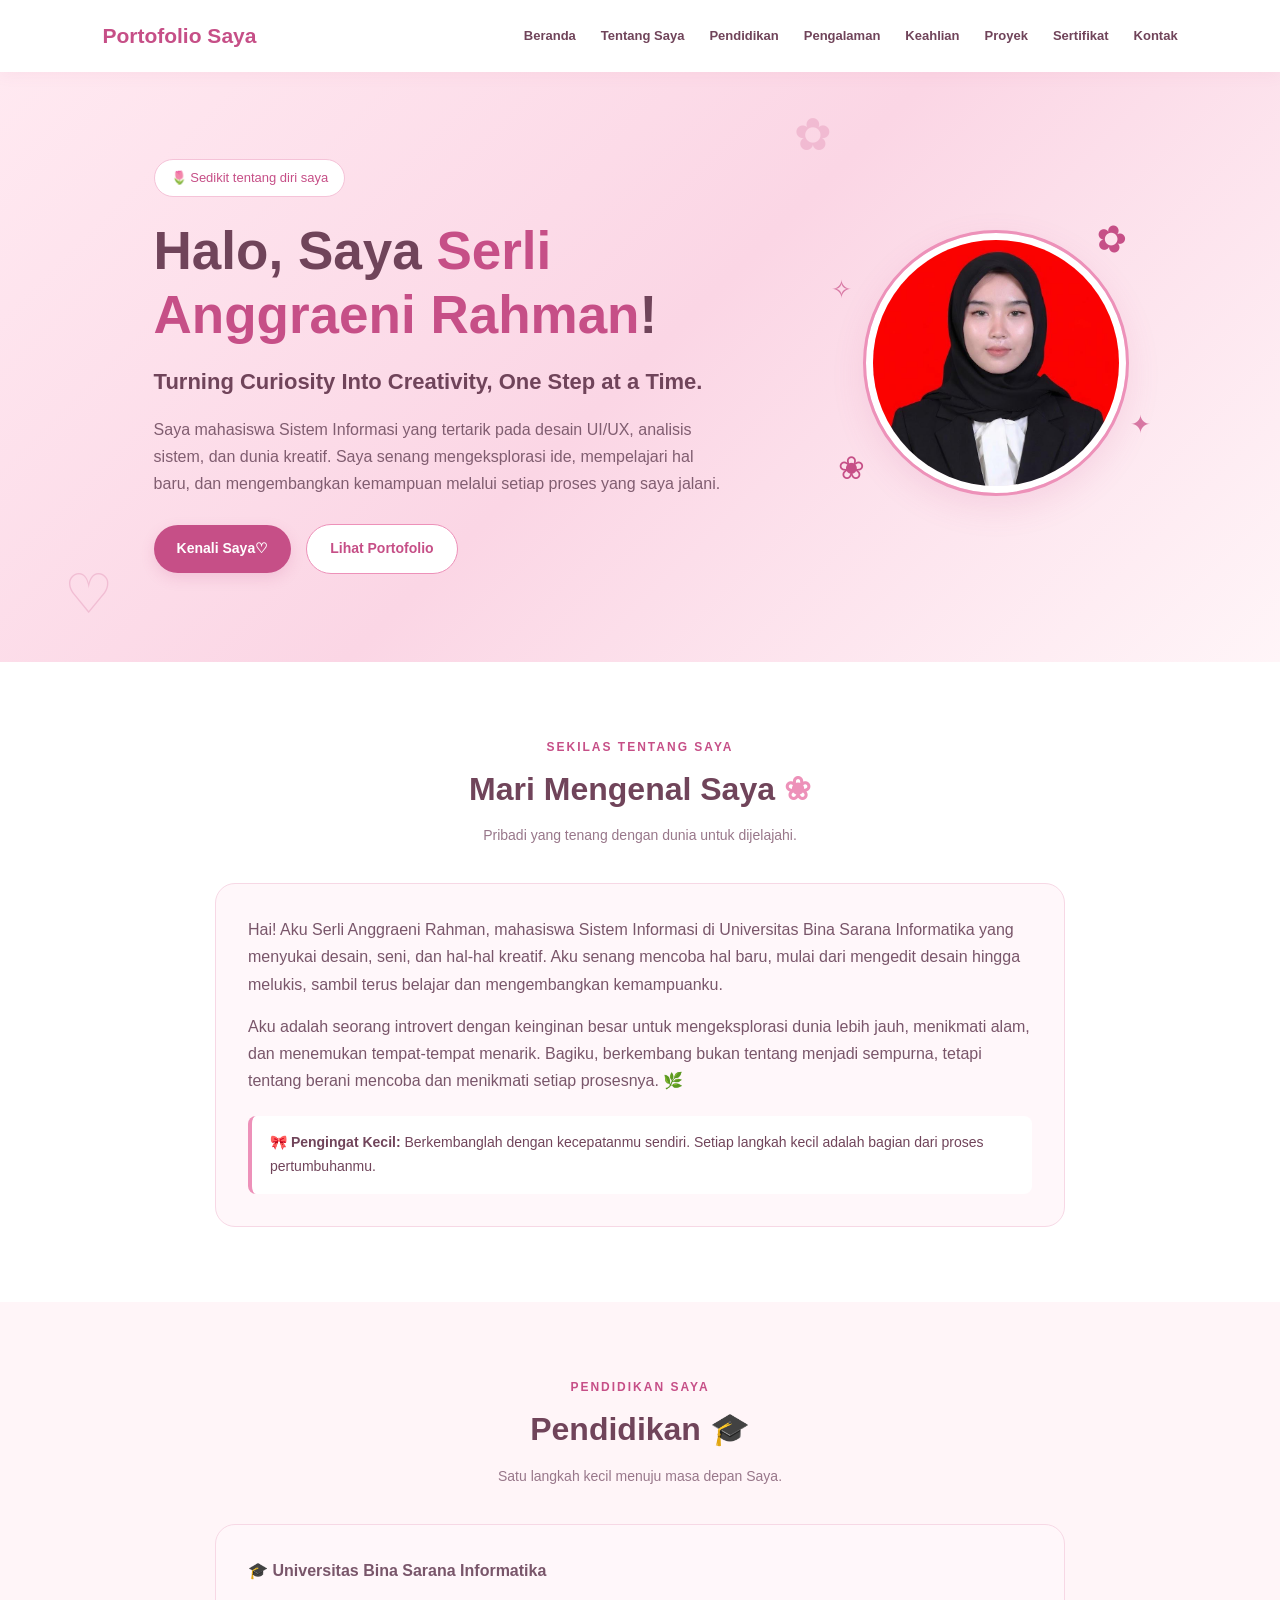
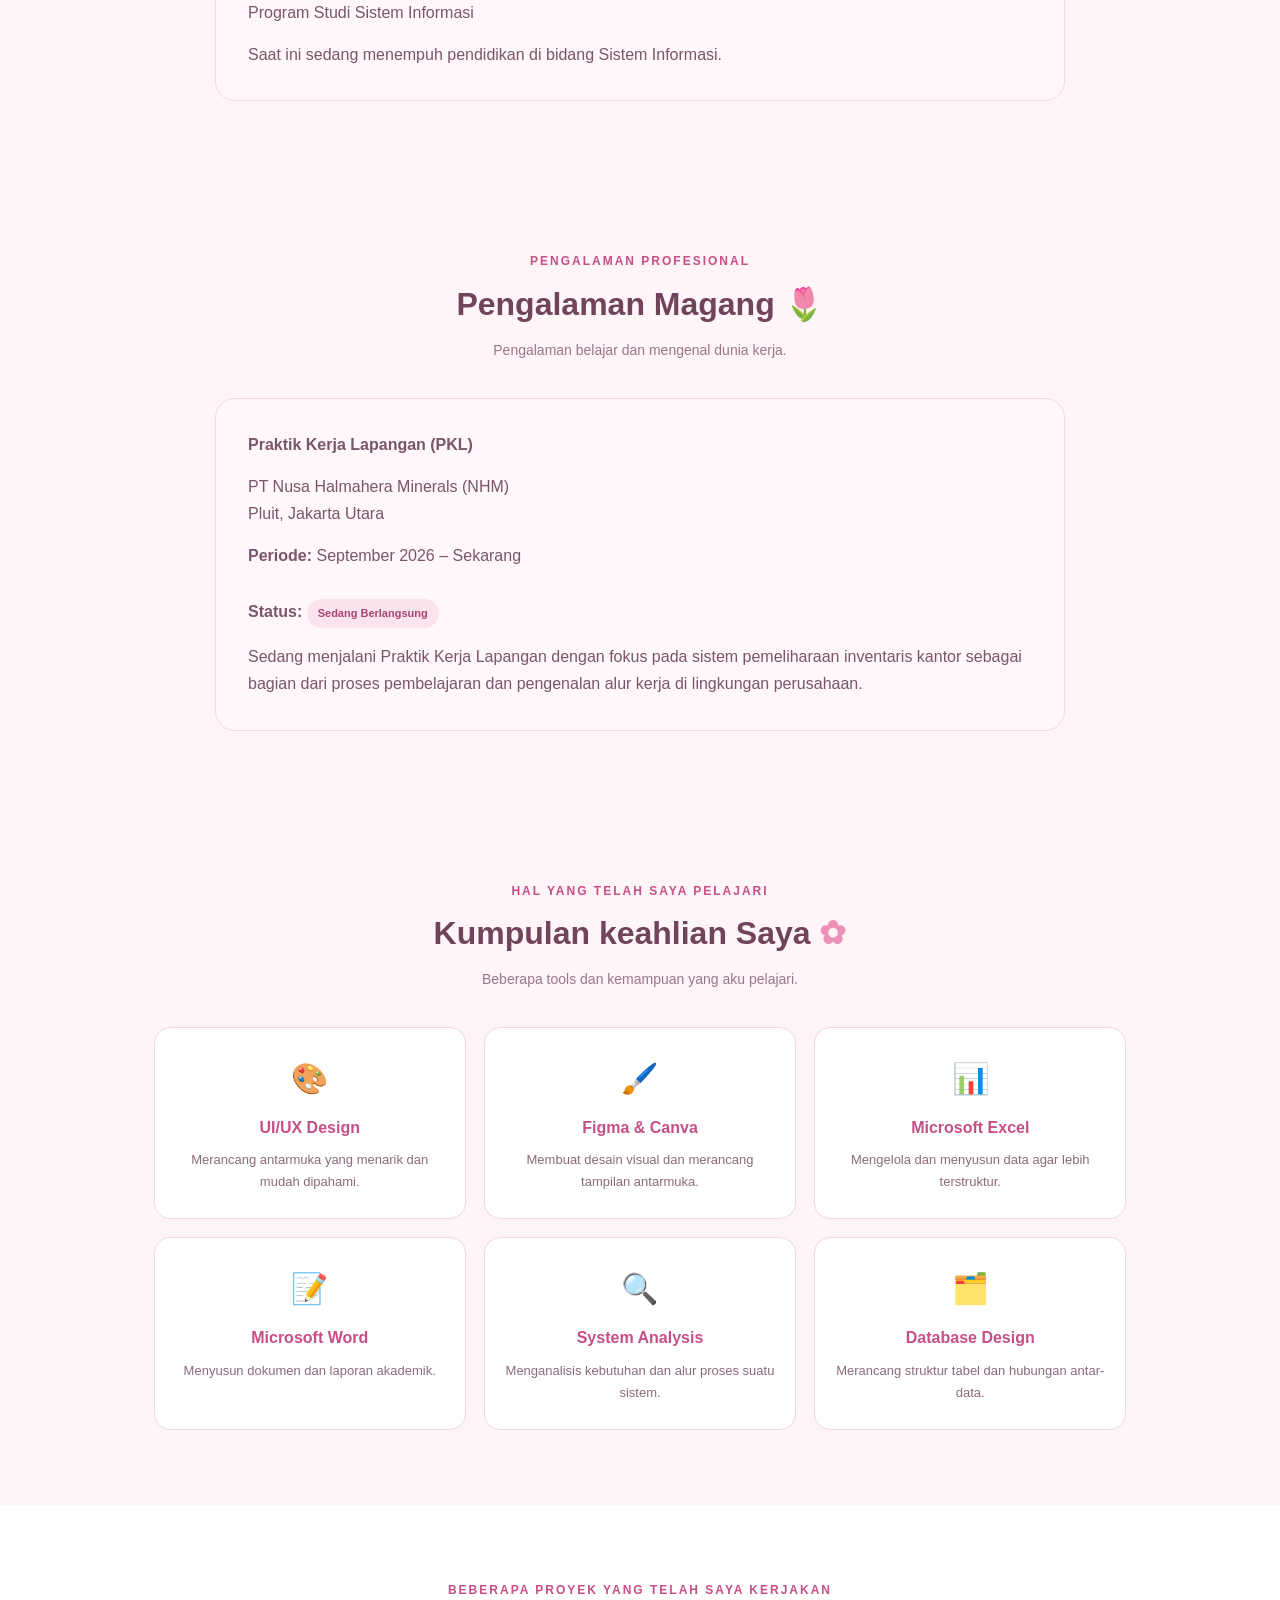
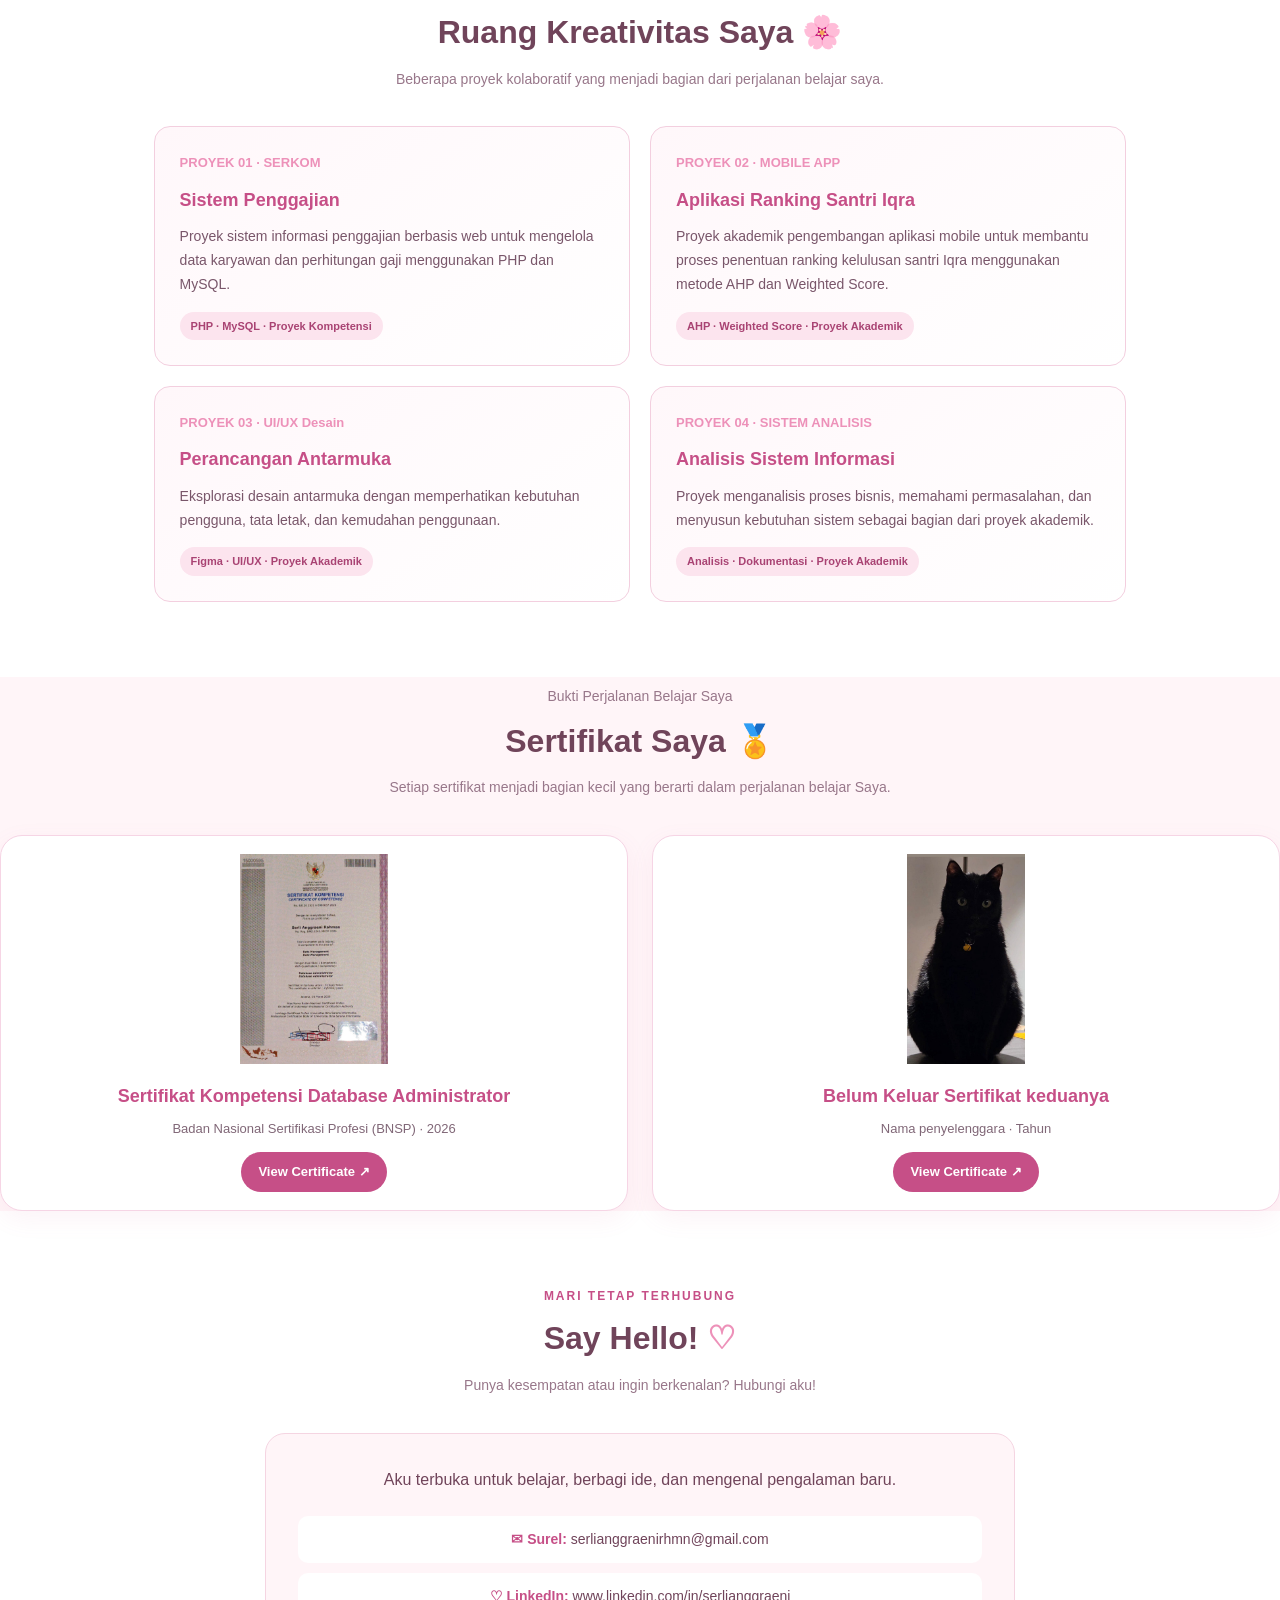
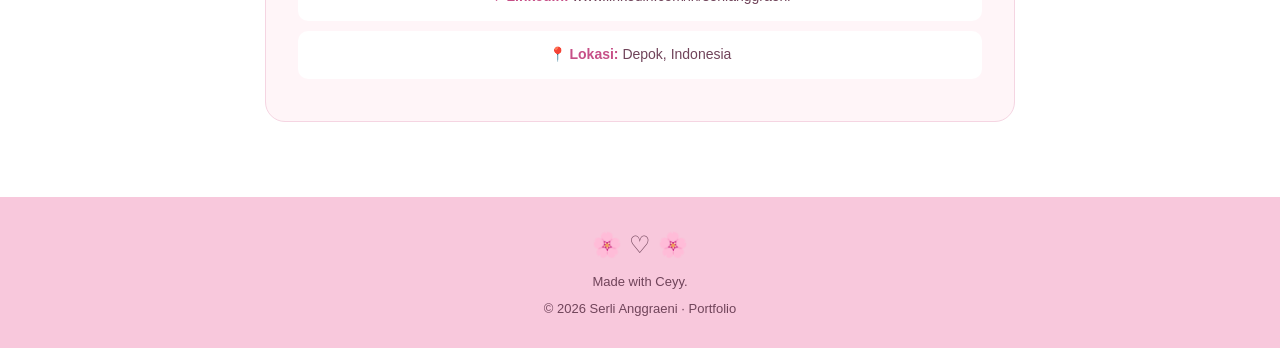
==== commit 129b71bc: "Update index.html" ====
--- a/index.html
+++ b/index.html
@@ -147,9 +147,7 @@
 
 
 
-            <img 
-                src= "serli-portfolio-final/images/foto-profil.jpg" 
-                alt="Foto Serli Anggraeni">
+            <img src="serli-portfolio-final/images/foto-profil.jpg" alt="Foto Serli Anggraeni"
 
                 class="profile">
 
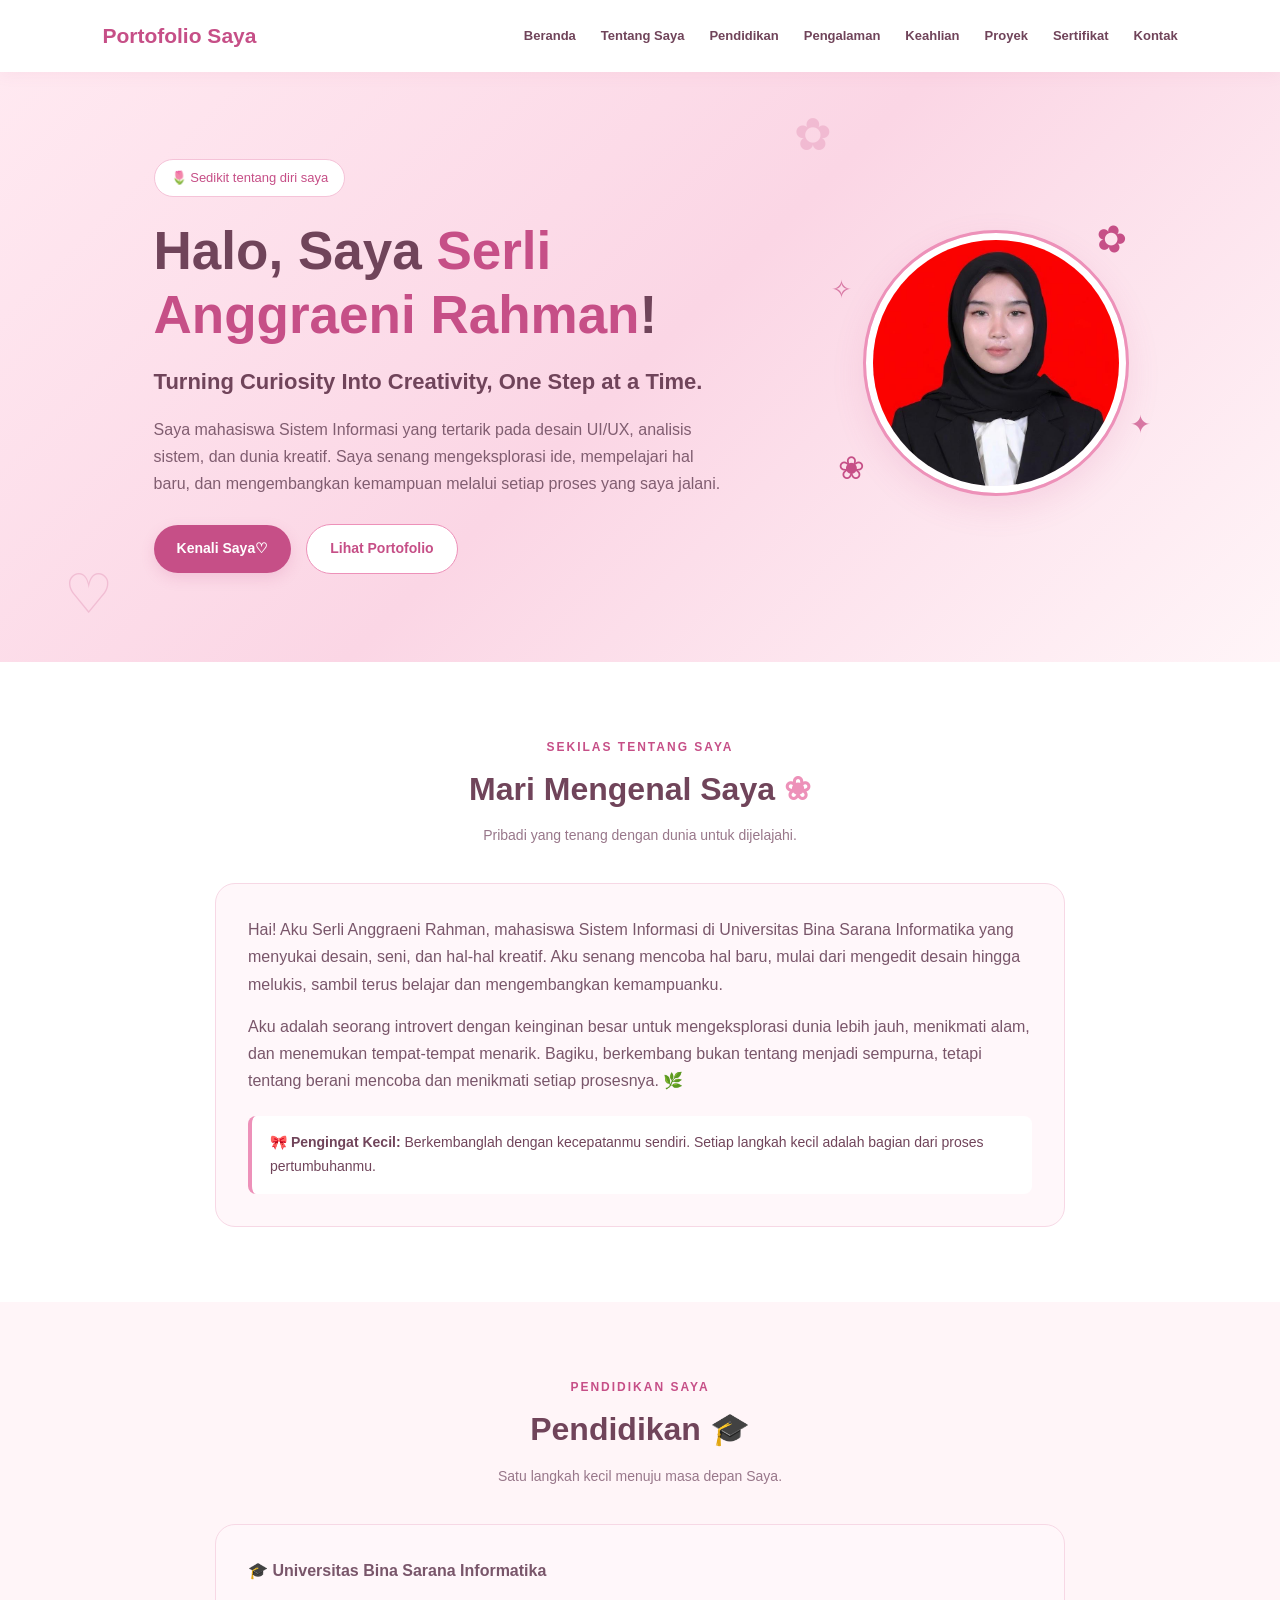
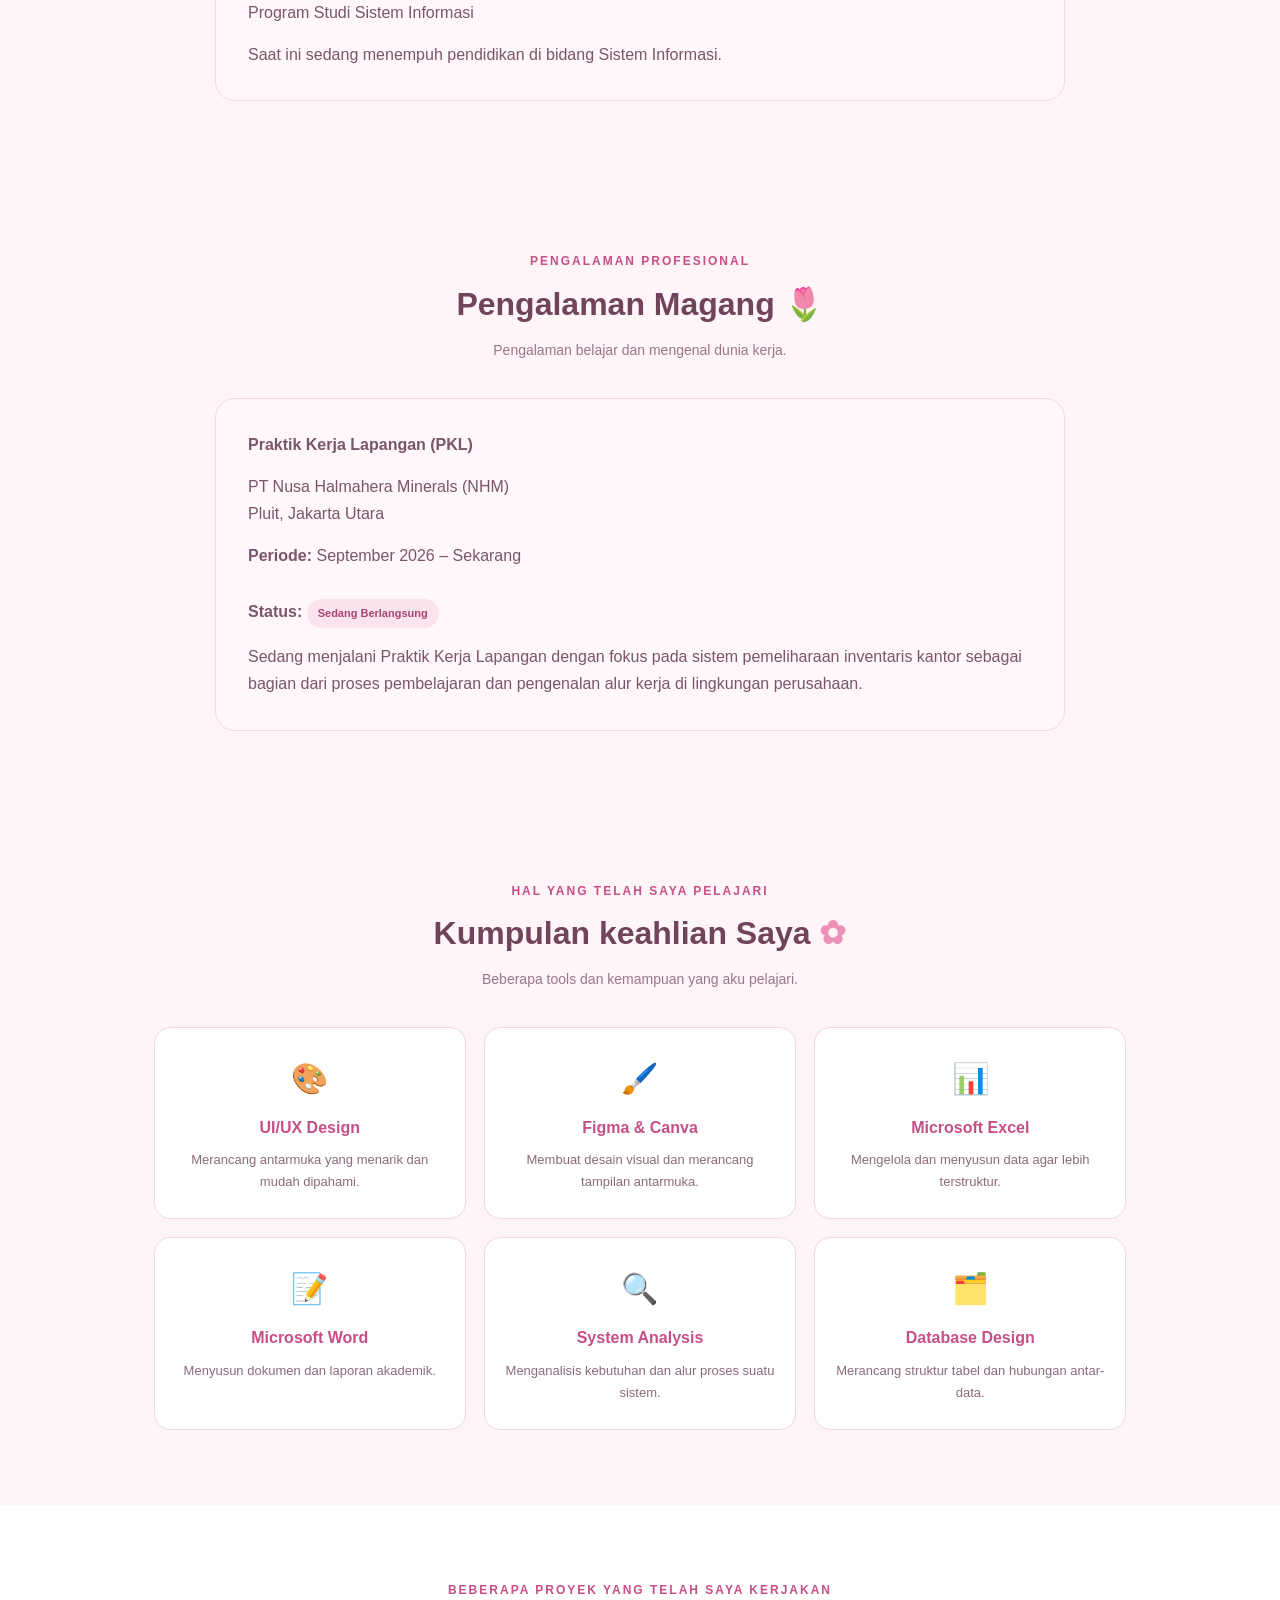
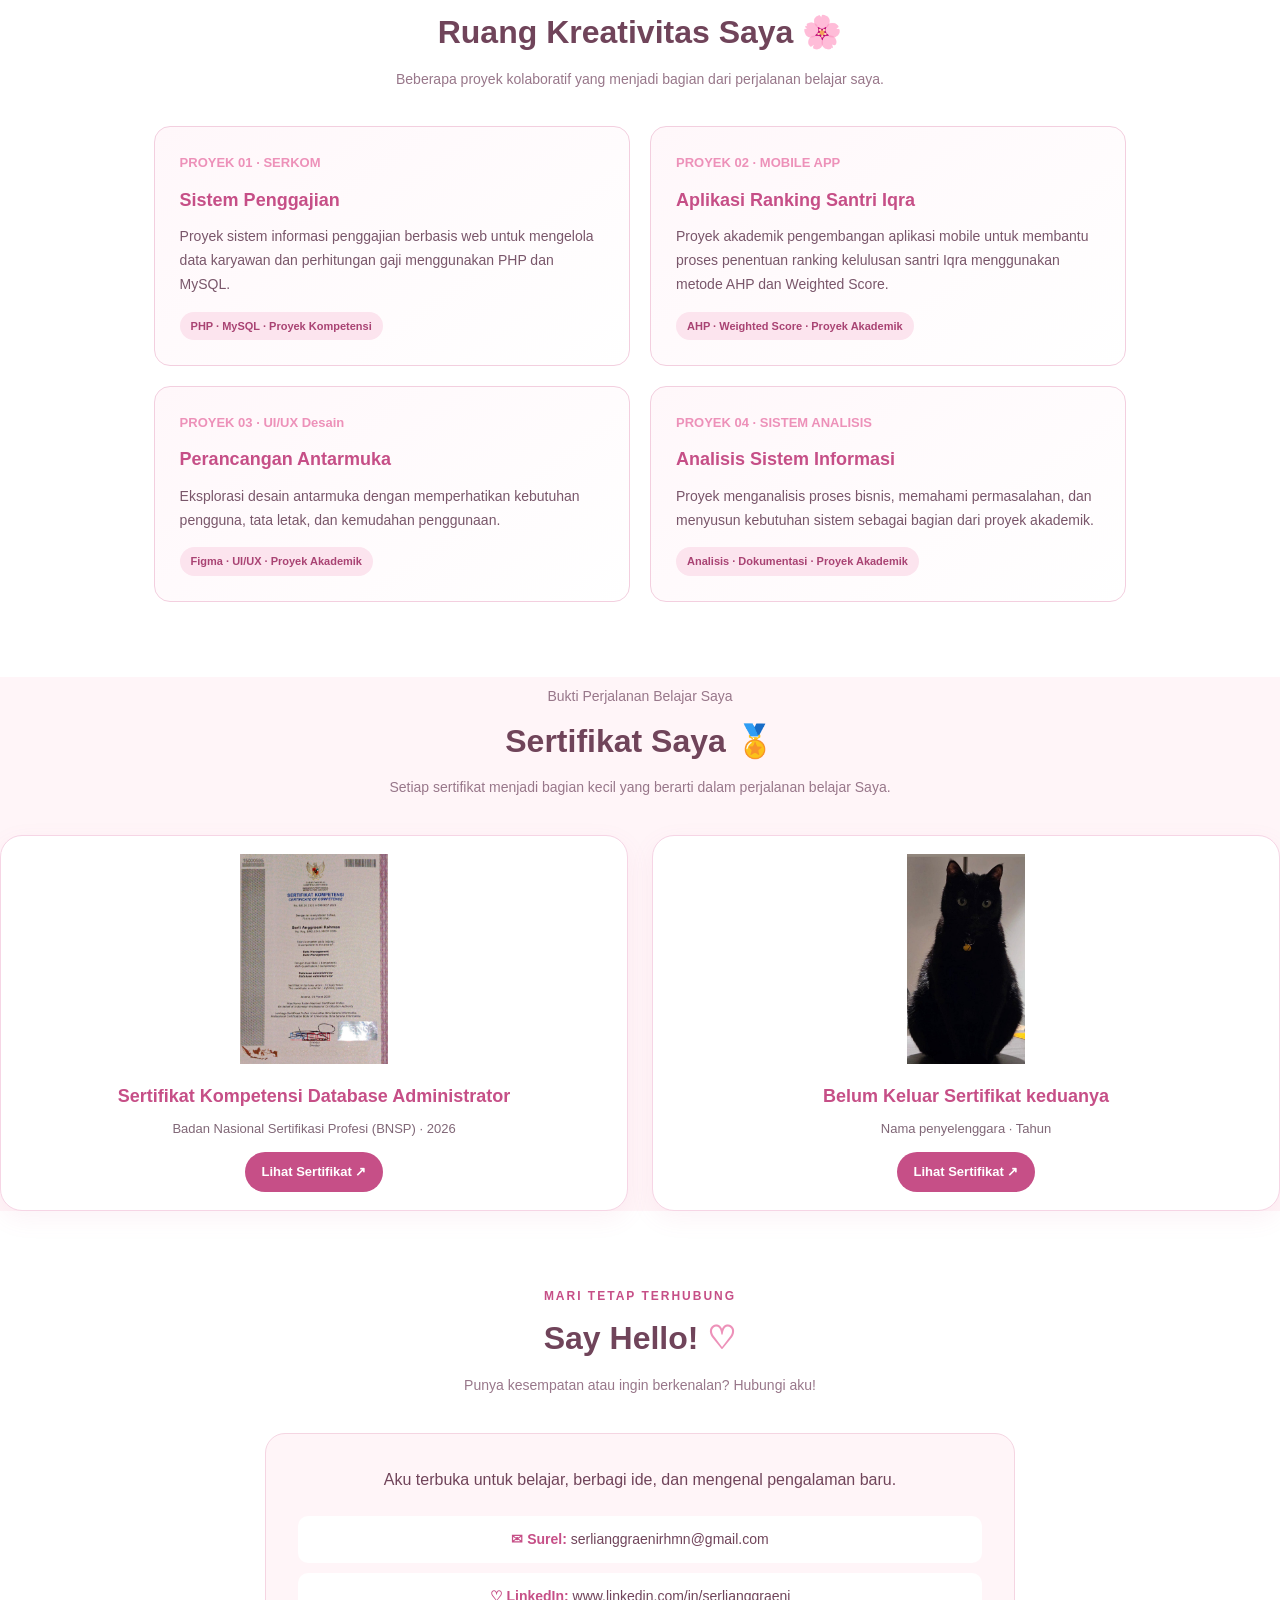
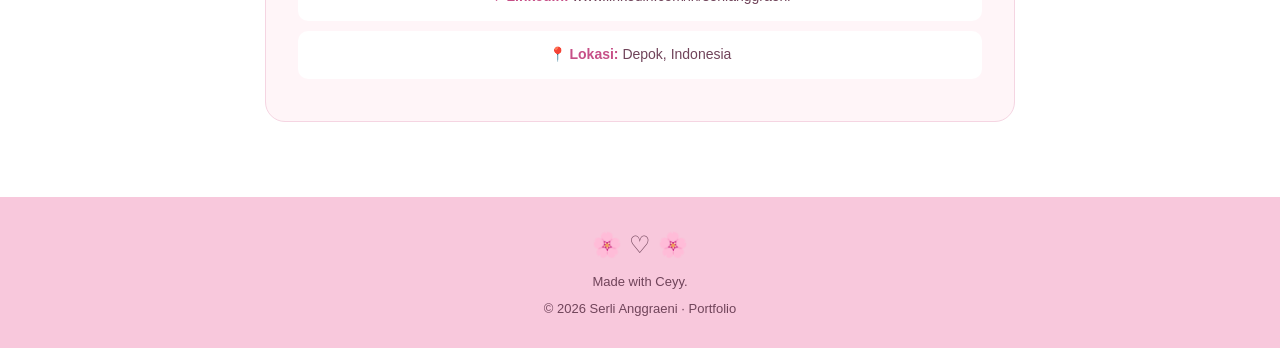
==== commit 3048ed42: "Update index.html" ====
--- a/index.html
+++ b/index.html
@@ -147,8 +147,9 @@
 
 
 
-            <img src="serli-portfolio-final/images/foto-profil.jpg" alt="Foto Serli Anggraeni"
-
+            <img 
+                src="serli-portfolio-final/images/foto-profil.jpg" 
+                alt="Foto Serli Anggraeni"
                 class="profile">
 
         </div>
@@ -609,7 +610,7 @@
 
                     class="certificate-image-link"
 
-                    href="certificates/sertifikat-1.jpg"
+                    href="serli-portfolio-final/certificates/sertifikat-1.jpg"
 
                     target="_blank"
 
@@ -637,13 +638,13 @@
 
                     class="certificate-link"
 
-                    href="certificates/sertifikat-1.jpg"
+                    href="serli-portfolio-final/certificates/sertifikat-1.jpg"
 
                     target="_blank"
 
                     rel="noopener noreferrer">
 
-                    View Certificate ↗
+                    Lihat Sertifikat ↗
 
                 </a>
 
@@ -659,7 +660,7 @@
 
                     class="certificate-image-link"
 
-                    href="certificates/sertifikat-2.jpg"
+                    href="serli-portfolio-final/certificates/sertifikat-2.jpg"
 
                     target="_blank"
 
@@ -687,13 +688,13 @@
 
                     class="certificate-link"
 
-                    href="certificates/sertifikat-2.jpg"
-
+                    href="serli-portfolio-final/certificates/sertifikat-2.jpg"
+                    
                     target="_blank"
 
                     rel="noopener noreferrer">
 
-                    View Certificate ↗
+                    Lihat Sertifikat ↗
 
                 </a>
 
